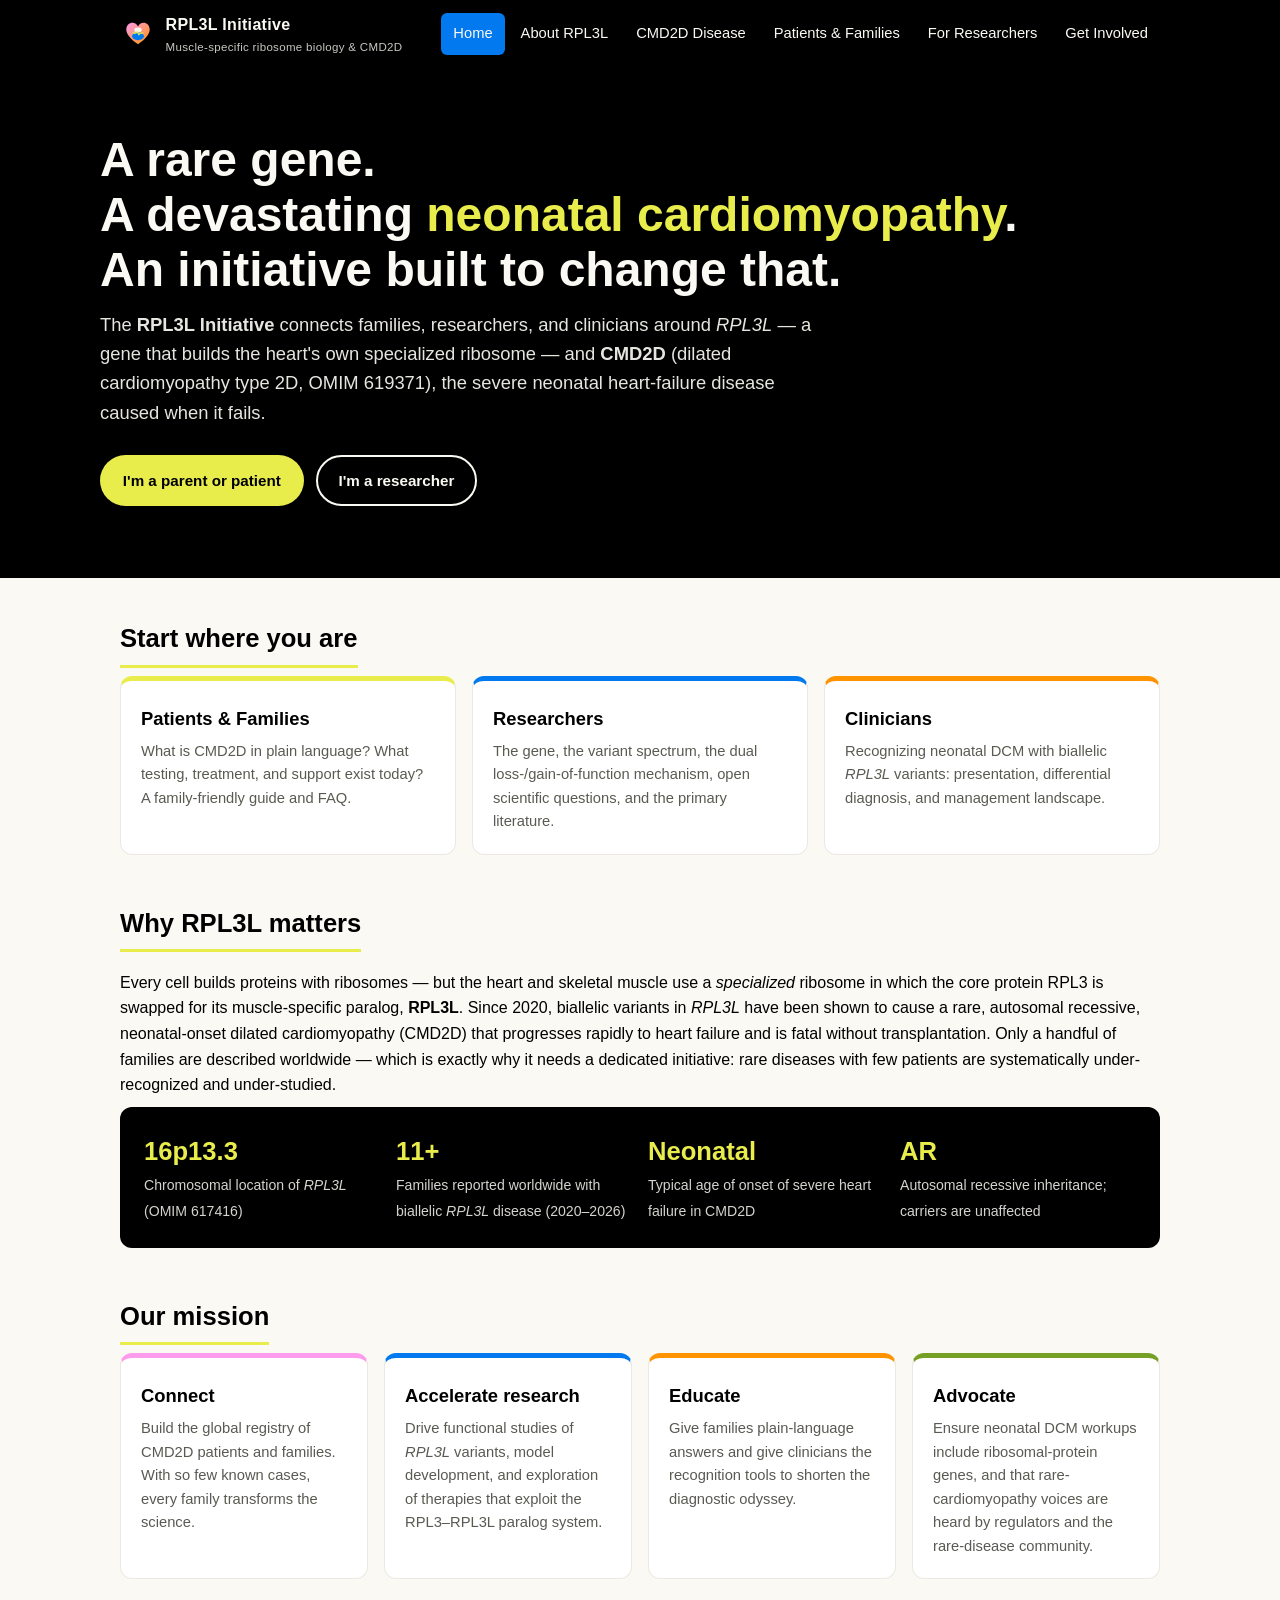
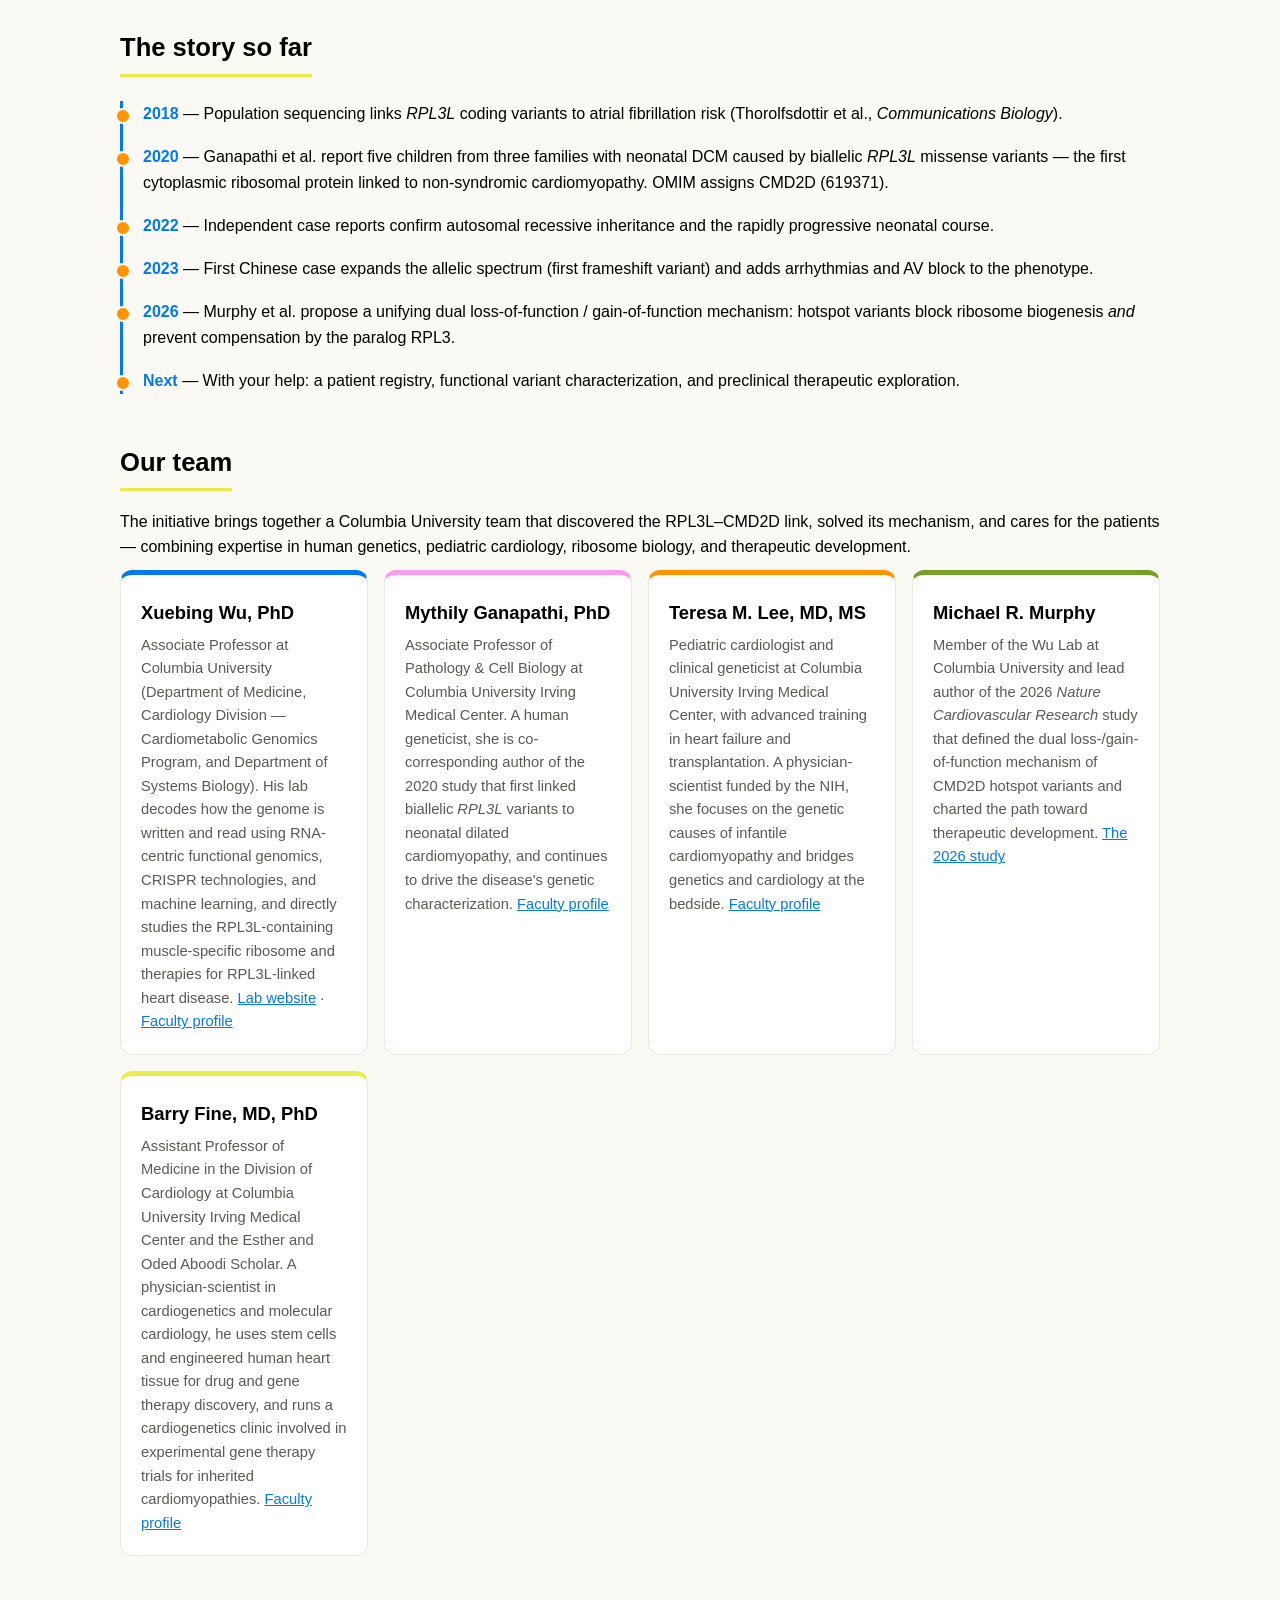
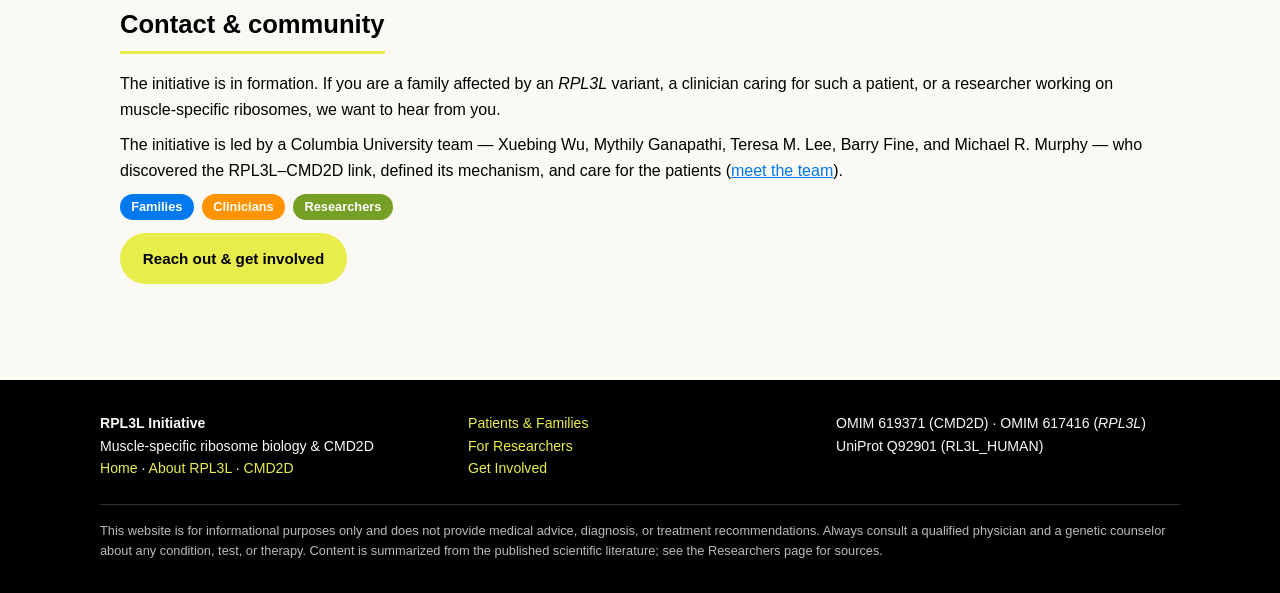
==== index.html @ f1b1e508 "Add files via upload" ====
<!DOCTYPE html>
<html lang="en">
<head>
<meta charset="utf-8">
<meta name="viewport" content="width=device-width, initial-scale=1">
<title>RPL3L Initiative — Muscle-specific ribosomes, neonatal heart failure, and CMD2D</title>
<meta name="description" content="The RPL3L Initiative supports research, families, and awareness for RPL3L-related dilated cardiomyopathy (CMD2D, OMIM 619371).">
<link rel="stylesheet" href="assets/styles.css">
<link rel="icon" type="image/svg+xml" href="assets/logo.svg">
</head>
<body>

<header class="site">
  <div class="navwrap">
    <a class="brand" href="index.html">
      <svg class="mark" viewBox="0 0 40 40" aria-hidden="true" focusable="false">
        <defs>
          <linearGradient id="heartGrad" x1="0" y1="0" x2="1" y2="1">
            <stop offset="0" stop-color="#FD9BED"/>
            <stop offset="1" stop-color="#FF9400"/>
          </linearGradient>
        </defs>
        <circle cx="20" cy="20" r="20" fill="#000000"/>
        <path d="M20 31.5 C 11.5 25.5, 7 20, 7 15 C 7 10.5, 10.3 7.5, 13.8 7.5 C 16.6 7.5, 18.9 9.2, 20 11.8 C 21.1 9.2, 23.4 7.5, 26.2 7.5 C 29.7 7.5, 33 10.5, 33 15 C 33 20, 28.5 25.5, 20 31.5 Z" fill="url(#heartGrad)"/>
        <ellipse cx="20" cy="22.5" rx="6.6" ry="4.4" fill="#0279EE"/>
        <ellipse cx="20" cy="15.6" rx="4.1" ry="2.7" fill="#FAF9F3"/>
        <path d="M14.5 19 L17.5 19 L19 17.2 L21 20.8 L22.5 19 L25.5 19" fill="none" stroke="#E9ED4C" stroke-width="1.4" stroke-linecap="round" stroke-linejoin="round"/>
      </svg>
      <span class="name">RPL3L Initiative<small>Muscle-specific ribosome biology &amp; CMD2D</small></span>
    </a>
    <nav class="main" aria-label="Main navigation">
      <ul>
        <li><a href="index.html" class="active">Home</a></li>
        <li><a href="about.html">About RPL3L</a></li>
        <li><a href="cmd2d.html">CMD2D Disease</a></li>
        <li><a href="patients.html">Patients &amp; Families</a></li>
        <li><a href="research.html">For Researchers</a></li>
        <li><a href="support.html">Get Involved</a></li>
      </ul>
    </nav>
  </div>
</header>

<div class="hero">
  <div class="inner">
    <h1>
      <span class="line">A rare gene.</span>
      <span class="line">A devastating <span class="accent">neonatal cardiomyopathy</span>.</span>
      <span class="line">An initiative built to change that.</span>
    </h1>
    <p class="lede">
      The <strong>RPL3L Initiative</strong> connects families, researchers, and clinicians
      around <em>RPL3L</em> — a gene that builds the heart's own specialized ribosome — and
      <strong>CMD2D</strong> (dilated cardiomyopathy type 2D, OMIM&nbsp;619371), the severe neonatal
      heart-failure disease caused when it fails.
    </p>
    <div class="btnrow">
      <a class="btn primary" href="patients.html">I'm a parent or patient</a>
      <a class="btn ghost" href="research.html">I'm a researcher</a>
    </div>
  </div>
</div>

<main>

  <section>
    <h2>Start where you are</h2>
    <div class="cards">
      <a class="card c-yellow" href="patients.html">
        <h3>Patients &amp; Families</h3>
        <p>What is CMD2D in plain language? What testing, treatment, and support exist today? A family-friendly guide and FAQ.</p>
      </a>
      <a class="card c-blue" href="research.html">
        <h3>Researchers</h3>
        <p>The gene, the variant spectrum, the dual loss-/gain-of-function mechanism, open scientific questions, and the primary literature.</p>
      </a>
      <a class="card c-orange" href="cmd2d.html">
        <h3>Clinicians</h3>
        <p>Recognizing neonatal DCM with biallelic <em>RPL3L</em> variants: presentation, differential diagnosis, and management landscape.</p>
      </a>
    </div>
  </section>

  <section>
    <h2>Why RPL3L matters</h2>
    <p>
      Every cell builds proteins with ribosomes — but the heart and skeletal muscle use a <em>specialized</em>
      ribosome in which the core protein RPL3 is swapped for its muscle-specific paralog, <strong>RPL3L</strong>.
      Since 2020, biallelic variants in <em>RPL3L</em> have been shown to cause a rare, autosomal recessive,
      neonatal-onset dilated cardiomyopathy (CMD2D) that progresses rapidly to heart failure and is fatal without
      transplantation. Only a handful of families are described worldwide — which is exactly why it needs a dedicated initiative:
      rare diseases with few patients are systematically under-recognized and under-studied.
    </p>
    <div class="facts">
      <div class="fact"><b>16p13.3</b><span>Chromosomal location of <em>RPL3L</em> (OMIM 617416)</span></div>
      <div class="fact"><b>11+</b><span>Families reported worldwide with biallelic <em>RPL3L</em> disease (2020–2026)</span></div>
      <div class="fact"><b>Neonatal</b><span>Typical age of onset of severe heart failure in CMD2D</span></div>
      <div class="fact"><b>AR</b><span>Autosomal recessive inheritance; carriers are unaffected</span></div>
    </div>
  </section>

  <section>
    <h2>Our mission</h2>
    <div class="cards">
      <div class="card c-pink">
        <h3>Connect</h3>
        <p>Build the global registry of CMD2D patients and families. With so few known cases, every family transforms the science.</p>
      </div>
      <div class="card c-blue">
        <h3>Accelerate research</h3>
        <p>Drive functional studies of <em>RPL3L</em> variants, model development, and exploration of therapies that exploit the RPL3–RPL3L paralog system.</p>
      </div>
      <div class="card c-orange">
        <h3>Educate</h3>
        <p>Give families plain-language answers and give clinicians the recognition tools to shorten the diagnostic odyssey.</p>
      </div>
      <div class="card c-green">
        <h3>Advocate</h3>
        <p>Ensure neonatal DCM workups include ribosomal-protein genes, and that rare-cardiomyopathy voices are heard by regulators and the rare-disease community.</p>
      </div>
    </div>
  </section>

  <section>
    <h2>The story so far</h2>
    <ul class="timeline">
      <li><b class="year">2018</b> — Population sequencing links <em>RPL3L</em> coding variants to atrial fibrillation risk (Thorolfsdottir et&nbsp;al., <em>Communications Biology</em>).</li>
      <li><b class="year">2020</b> — Ganapathi et&nbsp;al. report five children from three families with neonatal DCM caused by biallelic <em>RPL3L</em> missense variants — the first cytoplasmic ribosomal protein linked to non-syndromic cardiomyopathy. OMIM assigns CMD2D (619371).</li>
      <li><b class="year">2022</b> — Independent case reports confirm autosomal recessive inheritance and the rapidly progressive neonatal course.</li>
      <li><b class="year">2023</b> — First Chinese case expands the allelic spectrum (first frameshift variant) and adds arrhythmias and AV block to the phenotype.</li>
      <li><b class="year">2026</b> — Murphy et&nbsp;al. propose a unifying dual loss-of-function / gain-of-function mechanism: hotspot variants block ribosome biogenesis <em>and</em> prevent compensation by the paralog RPL3.</li>
      <li><b class="year">Next</b> — With your help: a patient registry, functional variant characterization, and preclinical therapeutic exploration.</li>
    </ul>
  </section>

  <section id="team">
    <h2>Our team</h2>
    <p>
      The initiative brings together a Columbia University team that discovered the RPL3L–CMD2D link,
      solved its mechanism, and cares for the patients — combining expertise in human genetics,
      pediatric cardiology, ribosome biology, and therapeutic development.
    </p>
    <div class="cards">
      <div class="card c-blue">
        <h3>Xuebing Wu, PhD</h3>
        <p>
          Associate Professor at Columbia University (Department of Medicine, Cardiology Division —
          Cardiometabolic Genomics Program, and Department of Systems Biology). His lab decodes how the
          genome is written and read using RNA-centric functional genomics, CRISPR technologies, and
          machine learning, and directly studies the RPL3L-containing muscle-specific ribosome and
          therapies for RPL3L-linked heart disease.
          <a href="https://xwulab.org" target="_blank" rel="noopener">Lab website</a> ·
          <a href="https://www.vagelos.columbia.edu/profile/xuebing-wu-phd" target="_blank" rel="noopener">Faculty profile</a>
        </p>
      </div>
      <div class="card c-pink">
        <h3>Mythily Ganapathi, PhD</h3>
        <p>
          Associate Professor of Pathology &amp; Cell Biology at Columbia University Irving Medical Center.
          A human geneticist, she is co-corresponding author of the 2020 study that first linked biallelic
          <em>RPL3L</em> variants to neonatal dilated cardiomyopathy, and continues to drive the disease's
          genetic characterization.
          <a href="https://www.pathology.columbia.edu/profile/mythily-ganapathi-phd" target="_blank" rel="noopener">Faculty profile</a>
        </p>
      </div>
      <div class="card c-orange">
        <h3>Teresa M. Lee, MD, MS</h3>
        <p>
          Pediatric cardiologist and clinical geneticist at Columbia University Irving Medical Center,
          with advanced training in heart failure and transplantation. A physician-scientist funded by the
          NIH, she focuses on the genetic causes of infantile cardiomyopathy and bridges genetics and
          cardiology at the bedside.
          <a href="https://ccrcresearch.org/team/teresa-m-lee-md/" target="_blank" rel="noopener">Faculty profile</a>
        </p>
      </div>
      <div class="card c-green">
        <h3>Michael R. Murphy</h3>
        <p>
          Member of the Wu Lab at Columbia University and lead author of the 2026
          <em>Nature Cardiovascular Research</em> study that defined the dual loss-/gain-of-function
          mechanism of CMD2D hotspot variants and charted the path toward therapeutic development.
          <a href="https://doi.org/10.1038/s44161-025-00761-8" target="_blank" rel="noopener">The 2026 study</a>
        </p>
      </div>
      <div class="card c-yellow">
        <h3>Barry Fine, MD, PhD</h3>
        <p>
          Assistant Professor of Medicine in the Division of Cardiology at Columbia University Irving
          Medical Center and the Esther and Oded Aboodi Scholar. A physician-scientist in cardiogenetics
          and molecular cardiology, he uses stem cells and engineered human heart tissue for drug and gene
          therapy discovery, and runs a cardiogenetics clinic involved in experimental gene therapy trials
          for inherited cardiomyopathies.
          <a href="https://www.columbiacardiology.org/profile/barry-m-fine-md" target="_blank" rel="noopener">Faculty profile</a>
        </p>
      </div>
    </div>
  </section>

  <section>
    <h2>Contact &amp; community</h2>
    <p>
      The initiative is in formation. If you are a family affected by an <em>RPL3L</em> variant, a clinician
      caring for such a patient, or a researcher working on muscle-specific ribosomes, we want to hear from you.
    <p>
      The initiative is led by a Columbia University team — Xuebing Wu, Mythily Ganapathi, Teresa M. Lee,
      Barry Fine, and Michael R. Murphy — who discovered the RPL3L–CMD2D link, defined its mechanism, and care for
      the patients (<a href="#team">meet the team</a>).
    </p>
    </p>
    <p><span class="pill b">Families</span> <span class="pill o">Clinicians</span> <span class="pill g">Researchers</span></p>
    <p><a class="btn primary" href="support.html">Reach out &amp; get involved</a></p>
  </section>

</main>

<footer class="site">
  <div class="inner">
    <div>
      <strong>RPL3L Initiative</strong><br>
      Muscle-specific ribosome biology &amp; CMD2D<br>
      <a href="index.html">Home</a> · <a href="about.html">About RPL3L</a> · <a href="cmd2d.html">CMD2D</a>
    </div>
    <div>
      <a href="patients.html">Patients &amp; Families</a><br>
      <a href="research.html">For Researchers</a><br>
      <a href="support.html">Get Involved</a>
    </div>
    <div>
      OMIM 619371 (CMD2D) · OMIM 617416 (<em>RPL3L</em>)<br>
      UniProt Q92901 (RL3L_HUMAN)
    </div>
  </div>
  <div class="disclaimer">
    This website is for informational purposes only and does not provide medical advice, diagnosis, or treatment
    recommendations. Always consult a qualified physician and a genetic counselor about any condition, test, or
    therapy. Content is summarized from the published scientific literature; see the Researchers page for sources.
  </div>
</footer>

</body>
</html>
---- assets/styles.css ----
/* RPL3L Foundation — shared styles */
:root {
  --ink: #000000;
  --paper: #FAF9F3;
  --paper-alt: #ECE9E2;
  --yellow: #E9ED4C;
  --orange: #FF9400;
  --green: #75A025;
  --pink: #FD9BED;
  --blue: #0279EE;
  --muted: #5a5a52;
  --maxw: 1080px;
}

* { box-sizing: border-box; }

html { scroll-behavior: smooth; }

body {
  margin: 0;
  font-family: "Liberation Sans", Arimo, Arial, Helvetica, sans-serif;
  background: var(--paper);
  color: var(--ink);
  line-height: 1.6;
}

/* ---------- Header / nav ---------- */
header.site {
  background: var(--ink);
  color: var(--paper);
  position: sticky;
  top: 0;
  z-index: 50;
}
.navwrap {
  max-width: var(--maxw);
  margin: 0 auto;
  padding: 0 1.25rem;
  display: flex;
  align-items: center;
  justify-content: space-between;
  flex-wrap: wrap;
}
.brand {
  display: flex;
  align-items: center;
  gap: 0.6rem;
  padding: 0.75rem 0;
  text-decoration: none;
  color: var(--paper);
}
.brand .mark {
  width: 36px; height: 36px;
  flex: none;
}
.brand .name { font-weight: 700; letter-spacing: 0.02em; }
.brand .name small { display: block; font-weight: 400; font-size: 0.72rem; opacity: 0.8; }
nav.main ul {
  list-style: none;
  display: flex;
  gap: 0.25rem;
  margin: 0; padding: 0;
  flex-wrap: wrap;
}
nav.main a {
  display: block;
  padding: 0.6rem 0.75rem;
  color: var(--paper);
  text-decoration: none;
  font-size: 0.92rem;
  border-radius: 6px;
}
nav.main a:hover { background: rgba(255,255,255,0.14); }
nav.main a.active { background: var(--blue); }

/* ---------- Hero ---------- */
.hero {
  background: var(--ink);
  color: var(--paper);
  padding: 4rem 1.25rem 4.5rem;
}
.hero .inner { max-width: var(--maxw); margin: 0 auto; }
.hero h1 { font-size: clamp(1.9rem, 4.5vw, 3rem); margin: 0 0 0.75rem; line-height: 1.15; }
.hero h1 .line { display: block; }
.hero h1 .accent { color: var(--yellow); }
.hero p.lede { font-size: 1.15rem; max-width: 46rem; opacity: 0.92; margin: 0 0 1.75rem; }
.btnrow { display: flex; gap: 0.75rem; flex-wrap: wrap; }
.btn {
  display: inline-block;
  padding: 0.7rem 1.3rem;
  border-radius: 999px;
  text-decoration: none;
  font-weight: 700;
  font-size: 0.95rem;
  border: 2px solid transparent;
}
.btn.primary { background: var(--yellow); color: var(--ink); }
.btn.primary:hover { background: var(--orange); }
.btn.ghost { border-color: var(--paper); color: var(--paper); }
.btn.ghost:hover { background: rgba(255,255,255,0.15); }

/* ---------- Layout ---------- */
main { max-width: var(--maxw); margin: 0 auto; padding: 2.5rem 1.25rem 3rem; }
section { margin-bottom: 3rem; }
h2 {
  font-size: 1.6rem;
  margin: 0 0 0.5rem;
  padding-bottom: 0.35rem;
  border-bottom: 3px solid var(--yellow);
  display: inline-block;
}
h3 { font-size: 1.15rem; margin: 1.5rem 0 0.4rem; }
p { margin: 0.6rem 0; }
a { color: var(--blue); }
code { background: var(--paper-alt); padding: 0.1em 0.35em; border-radius: 4px; font-size: 0.9em; }

/* ---------- Cards ---------- */
.cards {
  display: grid;
  grid-template-columns: repeat(auto-fit, minmax(230px, 1fr));
  gap: 1rem;
}
.card {
  background: #fff;
  border: 1px solid var(--paper-alt);
  border-radius: 12px;
  padding: 1.25rem;
  text-decoration: none;
  color: var(--ink);
  display: block;
  border-top: 5px solid var(--blue);
  transition: transform 0.12s ease, box-shadow 0.12s ease;
}
.card:hover { transform: translateY(-3px); box-shadow: 0 6px 18px rgba(0,0,0,0.08); }
.card h3 { margin: 0.2rem 0 0.4rem; }
.card p { font-size: 0.92rem; color: var(--muted); margin: 0; }
.card.c-yellow { border-top-color: var(--yellow); }
.card.c-orange { border-top-color: var(--orange); }
.card.c-green  { border-top-color: var(--green); }
.card.c-pink   { border-top-color: var(--pink); }
.card.c-blue   { border-top-color: var(--blue); }

/* ---------- Fact strip ---------- */
.facts {
  display: grid;
  grid-template-columns: repeat(auto-fit, minmax(180px, 1fr));
  gap: 1rem;
  background: var(--ink);
  color: var(--paper);
  border-radius: 12px;
  padding: 1.5rem;
}
.facts .fact b { display: block; font-size: 1.6rem; color: var(--yellow); }
.facts .fact span { font-size: 0.88rem; opacity: 0.85; }

/* ---------- Tables ---------- */
table.data {
  width: 100%;
  border-collapse: collapse;
  font-size: 0.9rem;
  background: #fff;
  border: 1px solid var(--paper-alt);
}
table.data th, table.data td {
  padding: 0.55rem 0.7rem;
  border-bottom: 1px solid var(--paper-alt);
  text-align: left;
  vertical-align: top;
}
table.data th { background: var(--paper-alt); font-weight: 700; }
table.data tr:last-child td { border-bottom: none; }
.table-scroll { overflow-x: auto; }

/* ---------- Callouts ---------- */
.callout {
  border-left: 5px solid var(--orange);
  background: #fff;
  padding: 1rem 1.25rem;
  border-radius: 0 10px 10px 0;
  margin: 1.25rem 0;
}
.callout.blue { border-left-color: var(--blue); }
.callout.green { border-left-color: var(--green); }
.callout h3 { margin: 0 0 0.3rem; }

/* ---------- Timeline ---------- */
.timeline { list-style: none; margin: 1rem 0; padding: 0 0 0 1.25rem; border-left: 3px solid var(--blue); }
.timeline li { margin: 0 0 1.1rem; position: relative; }
.timeline li::before {
  content: "";
  position: absolute;
  left: -1.72rem;
  top: 0.45rem;
  width: 0.75rem; height: 0.75rem;
  border-radius: 50%;
  background: var(--orange);
  border: 2px solid var(--paper);
}
.timeline b.year { color: var(--blue); }

/* ---------- FAQ ---------- */
details {
  background: #fff;
  border: 1px solid var(--paper-alt);
  border-radius: 8px;
  padding: 0.75rem 1rem;
  margin: 0.6rem 0;
}
details summary { font-weight: 700; cursor: pointer; }
details[open] summary { color: var(--blue); }

/* ---------- Footer ---------- */
footer.site {
  background: var(--ink);
  color: var(--paper);
  padding: 2rem 1.25rem;
  font-size: 0.88rem;
}
footer.site .inner {
  max-width: var(--maxw);
  margin: 0 auto;
  display: grid;
  grid-template-columns: repeat(auto-fit, minmax(220px, 1fr));
  gap: 1.5rem;
}
footer.site a { color: var(--yellow); text-decoration: none; }
footer.site a:hover { text-decoration: underline; }
.disclaimer {
  max-width: var(--maxw);
  margin: 1.5rem auto 0;
  padding-top: 1rem;
  border-top: 1px solid rgba(255,255,255,0.25);
  opacity: 0.75;
  font-size: 0.8rem;
}

/* ---------- Misc ---------- */
.pill {
  display: inline-block;
  background: var(--paper-alt);
  border-radius: 999px;
  padding: 0.15rem 0.7rem;
  font-size: 0.8rem;
  font-weight: 700;
  margin: 0 0.25rem 0.25rem 0;
}
.pill.b { background: var(--blue); color: #fff; }
.pill.o { background: var(--orange); color: #fff; }
.pill.g { background: var(--green); color: #fff; }
.pill.p { background: var(--pink); }
.pill.y { background: var(--yellow); }
figure.heroimg { margin: 0; }
figure.heroimg img { width: 100%; border-radius: 12px; display: block; }
figure.heroimg figcaption { font-size: 0.82rem; color: var(--muted); margin-top: 0.4rem; }
.reflist { font-size: 0.88rem; }
.reflist li { margin-bottom: 0.5rem; }
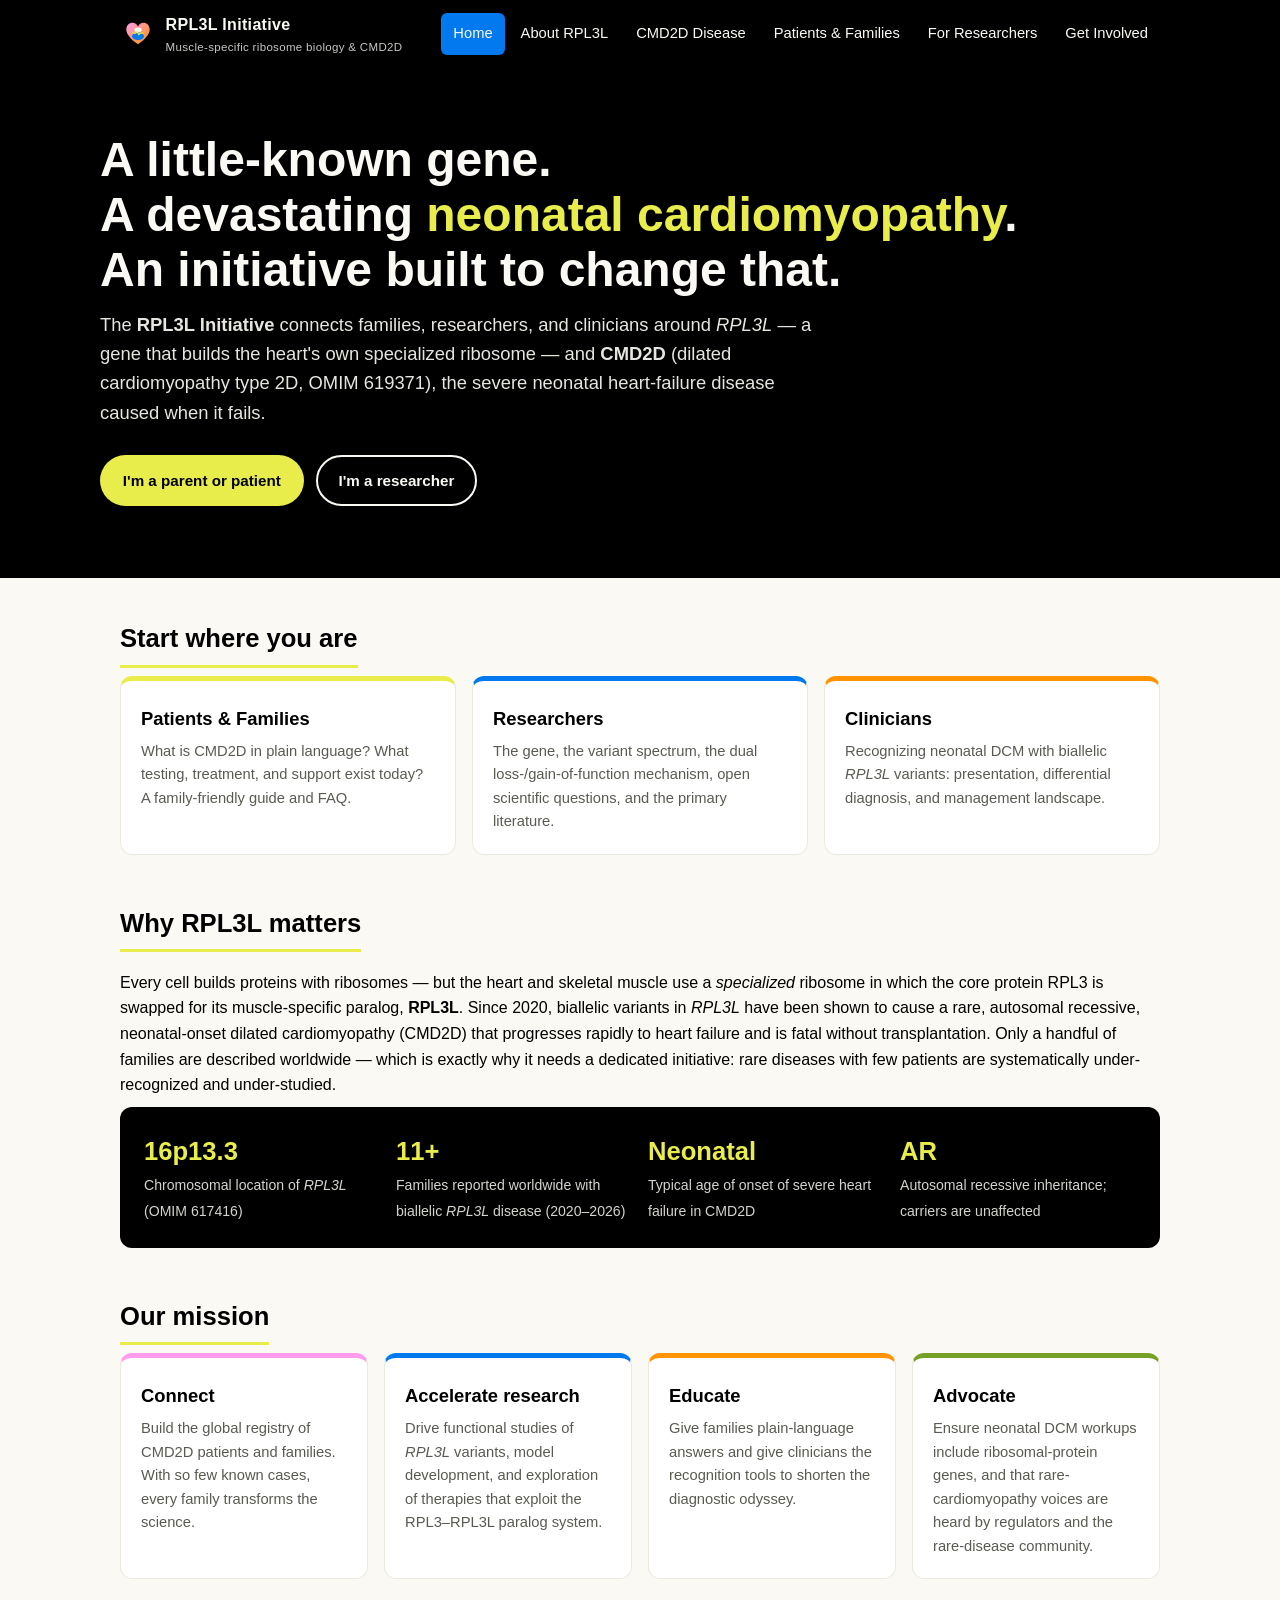
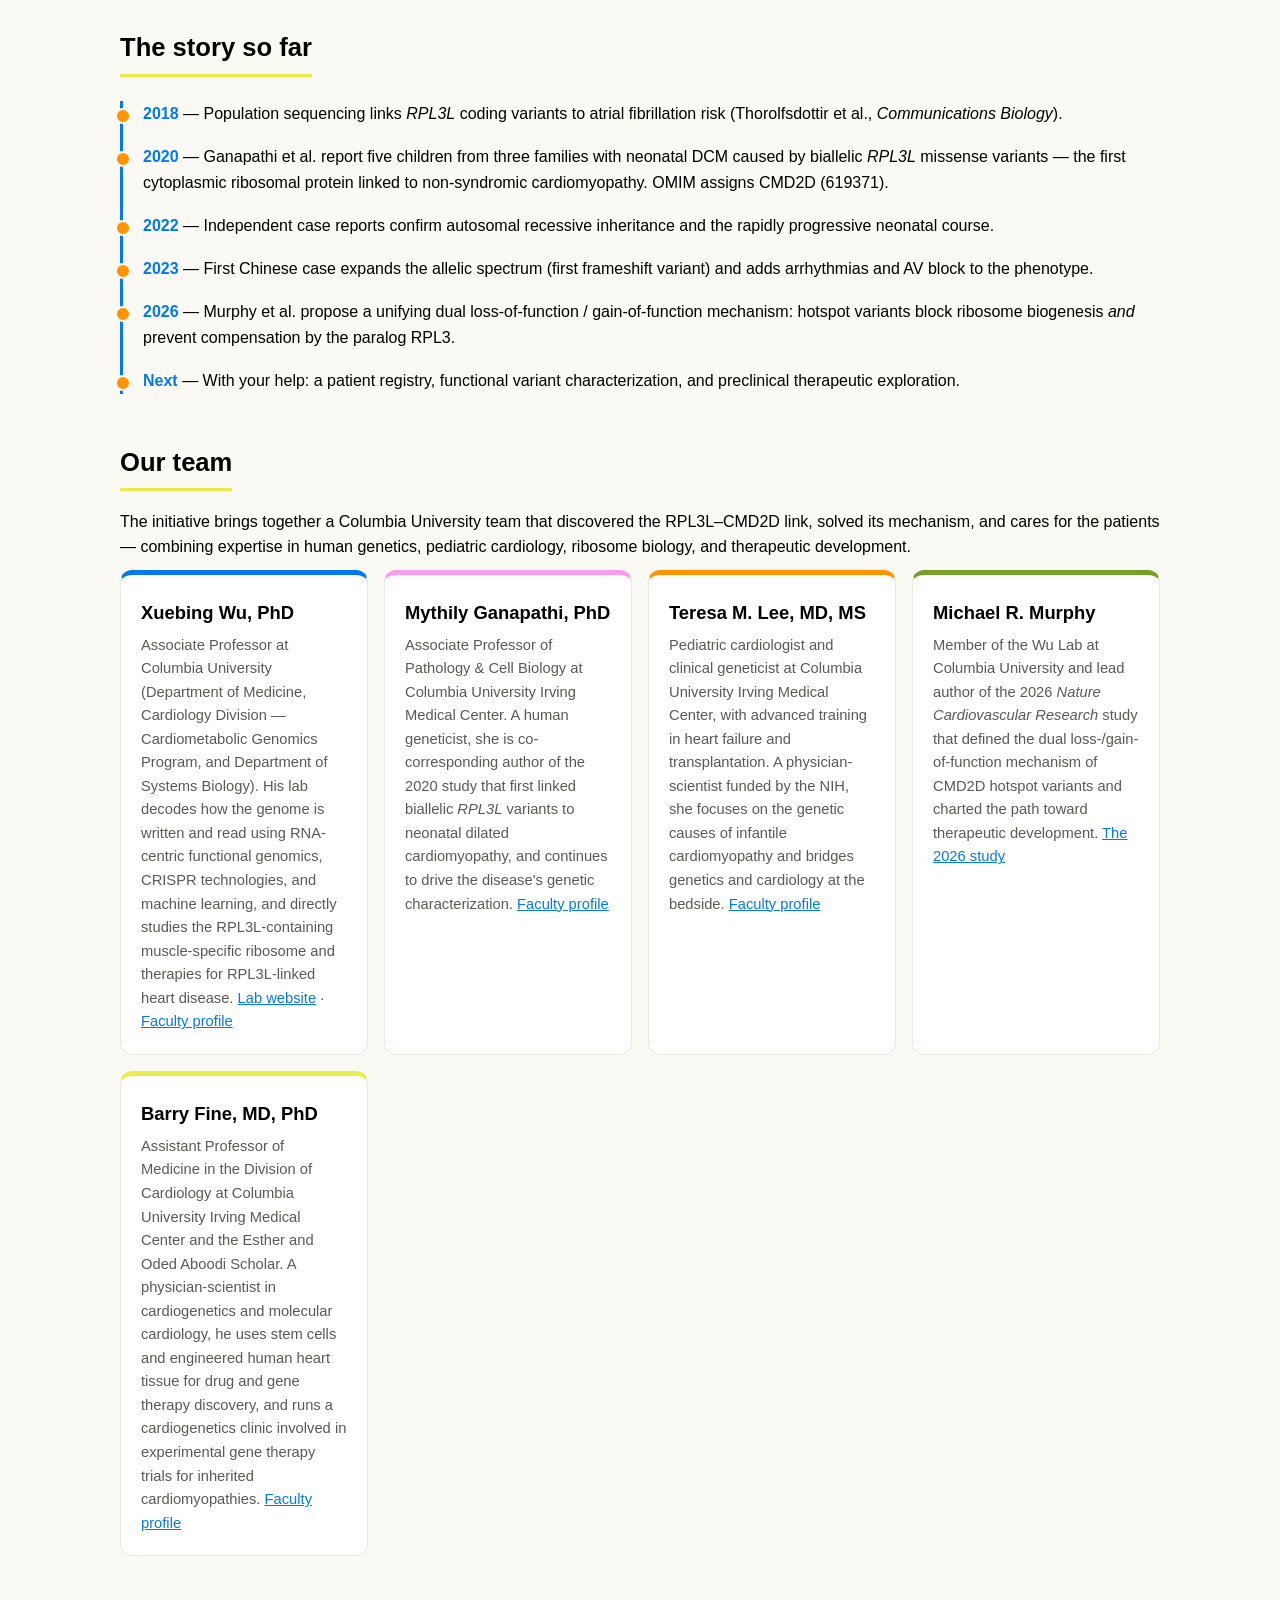
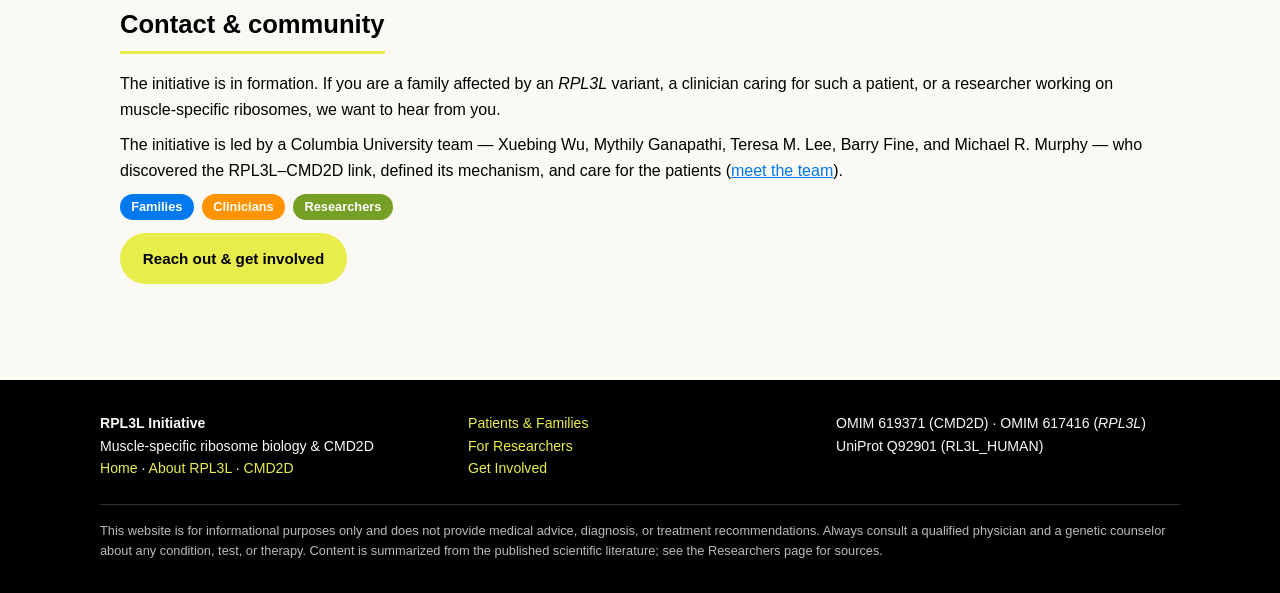
==== commit 49cb00b2: "Update gene description in index.html" ====
--- a/index.html
+++ b/index.html
@@ -44,7 +44,7 @@
 <div class="hero">
   <div class="inner">
     <h1>
-      <span class="line">A rare gene.</span>
+      <span class="line">A little-known gene.</span>
       <span class="line">A devastating <span class="accent">neonatal cardiomyopathy</span>.</span>
       <span class="line">An initiative built to change that.</span>
     </h1>
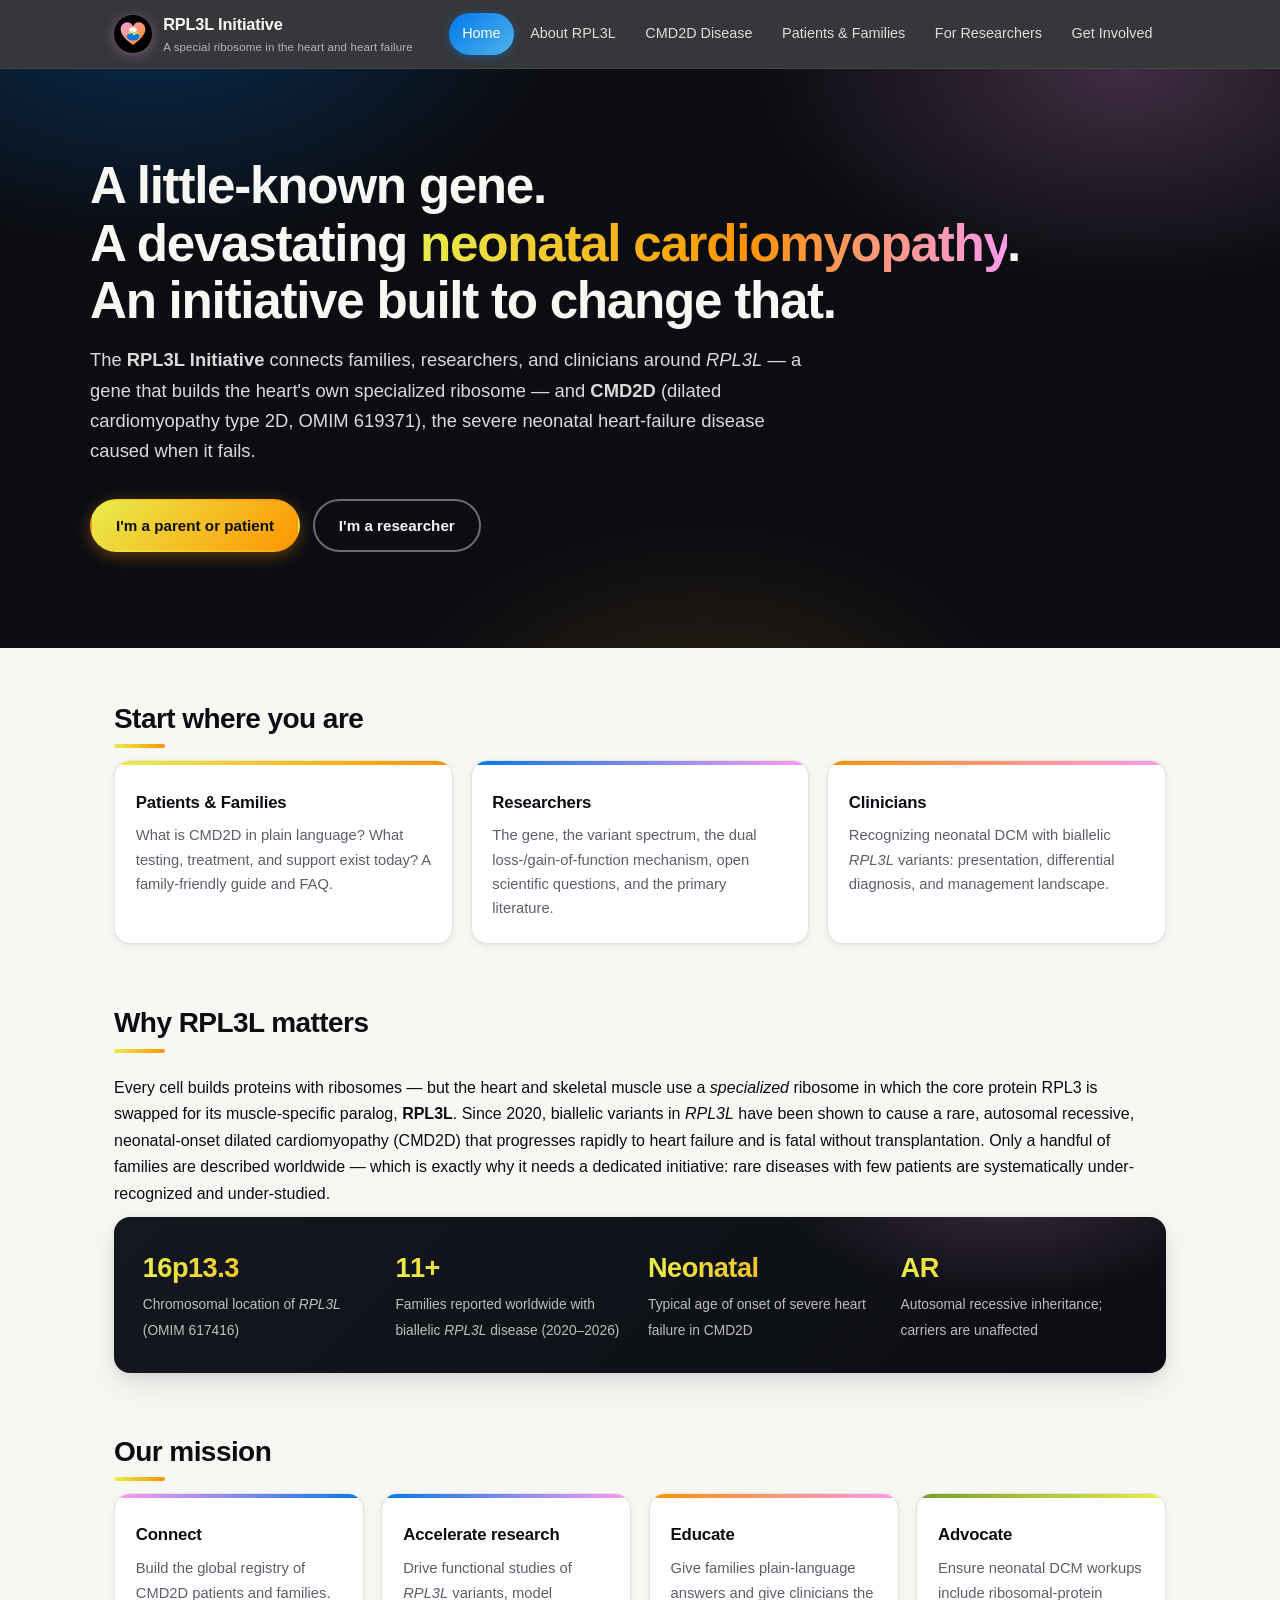
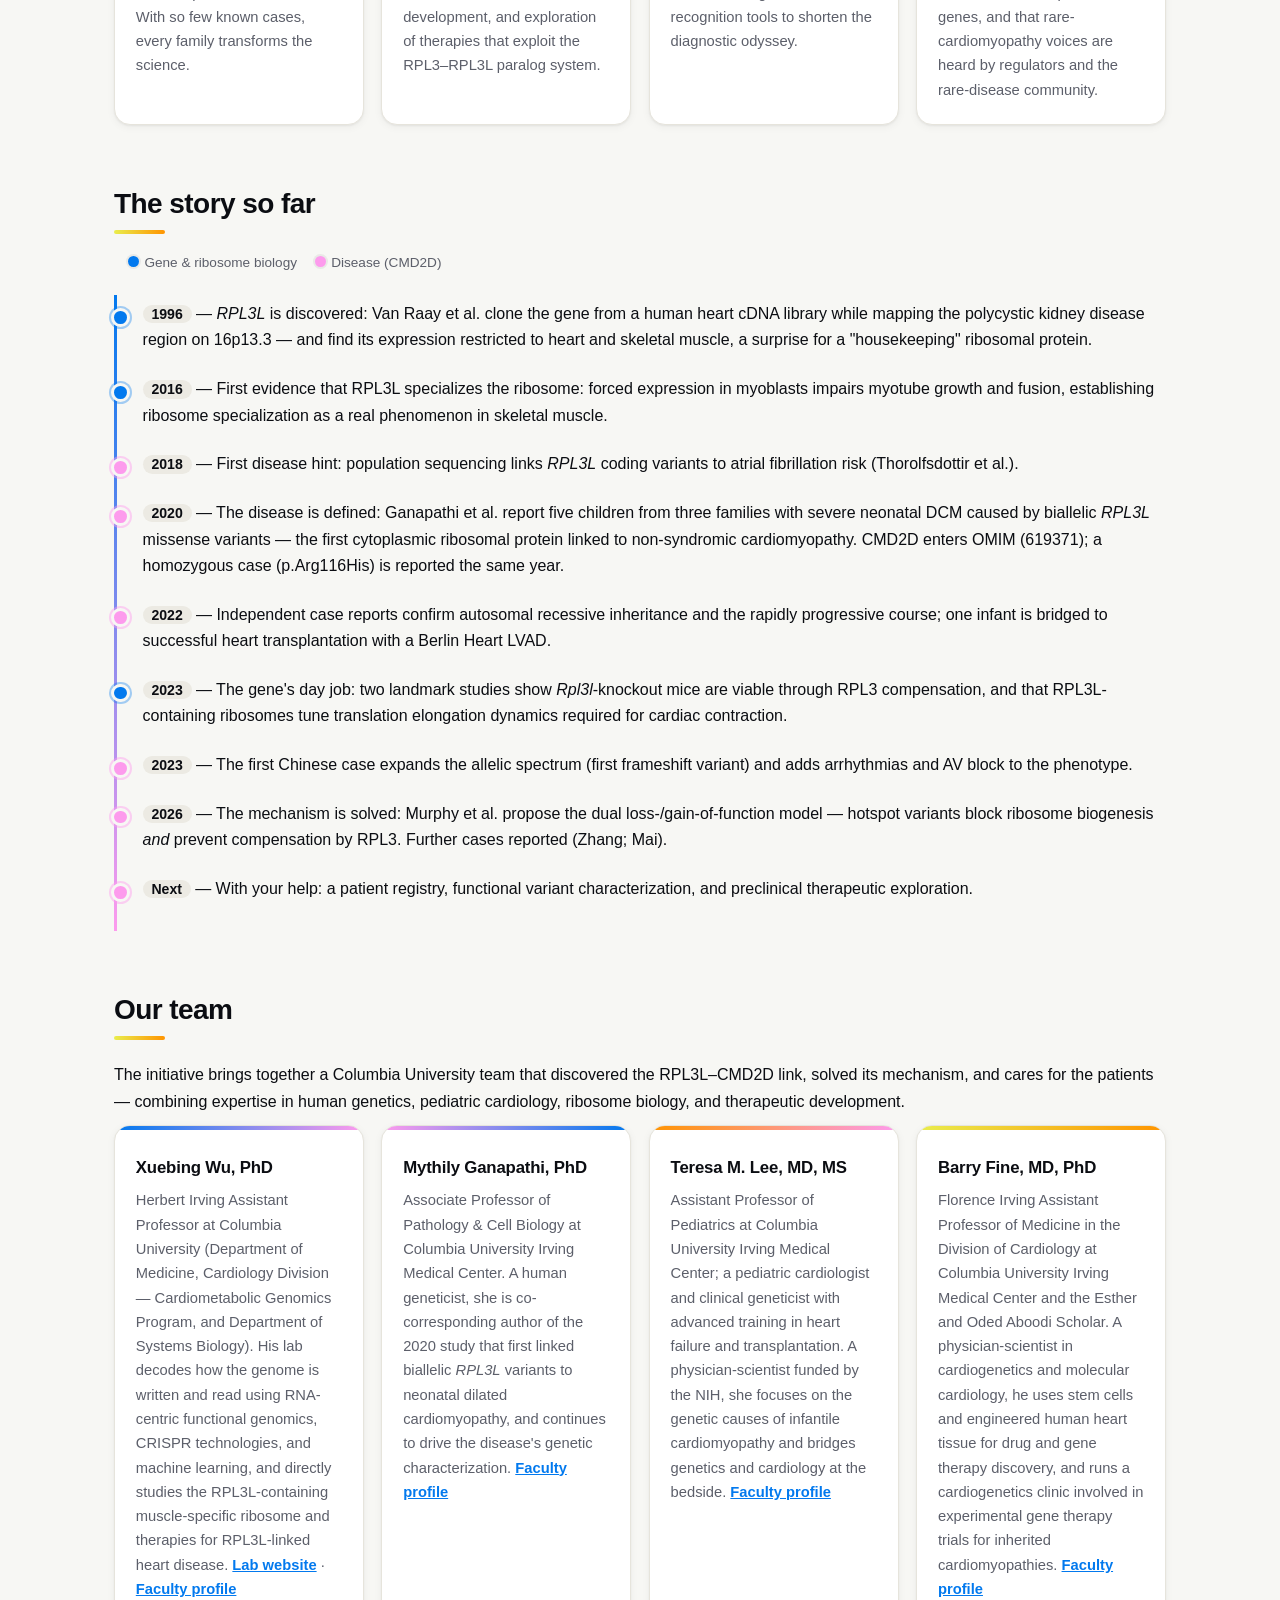
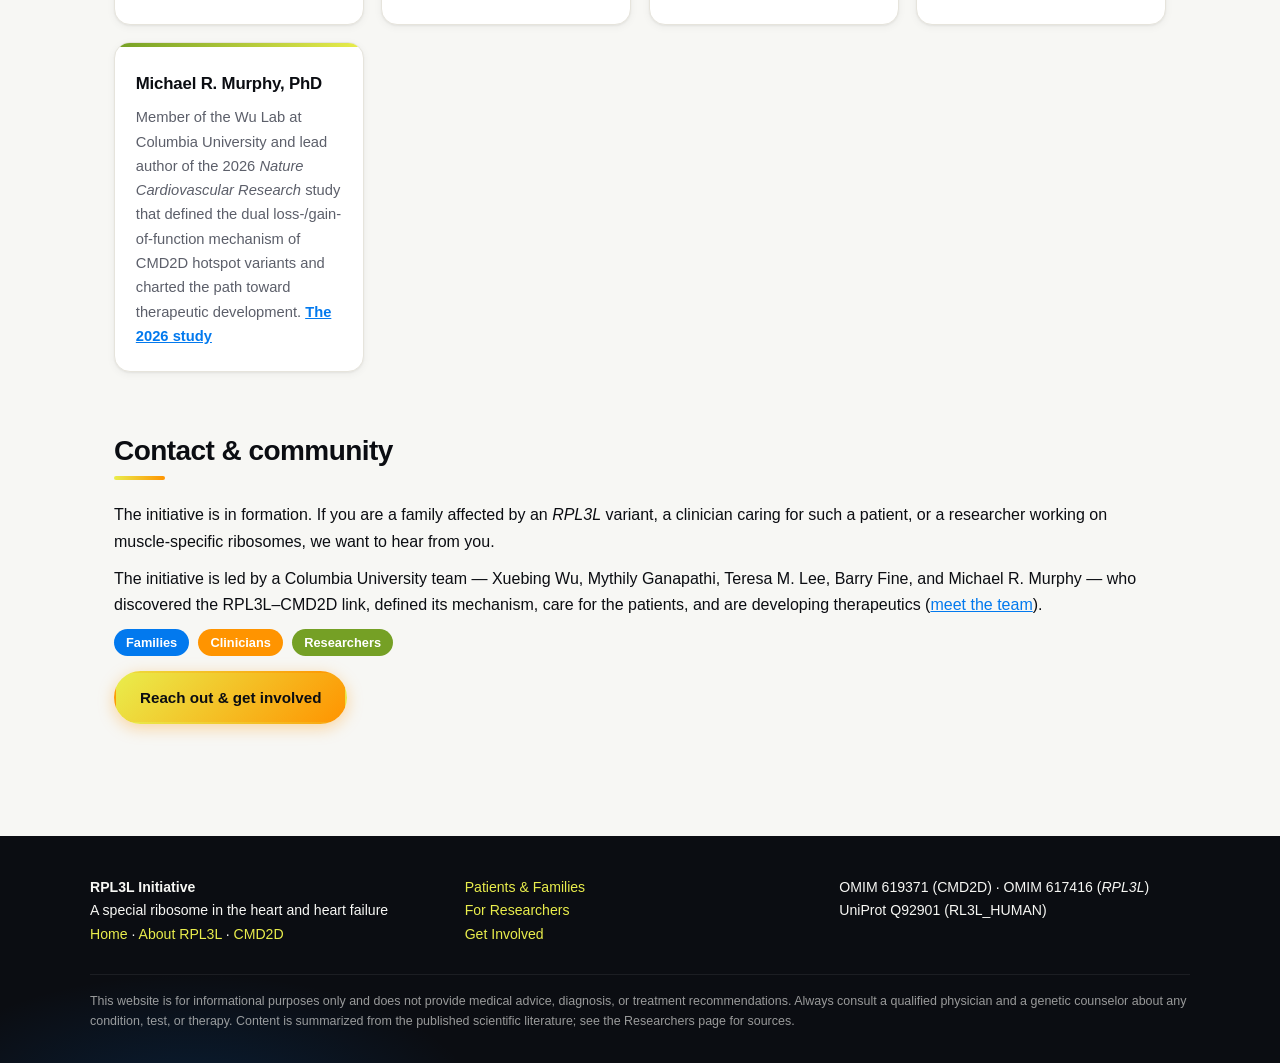
==== commit 094f1fe9: "Add files via upload" ====
--- a/index.html
+++ b/index.html
@@ -26,7 +26,7 @@
         <ellipse cx="20" cy="15.6" rx="4.1" ry="2.7" fill="#FAF9F3"/>
         <path d="M14.5 19 L17.5 19 L19 17.2 L21 20.8 L22.5 19 L25.5 19" fill="none" stroke="#E9ED4C" stroke-width="1.4" stroke-linecap="round" stroke-linejoin="round"/>
       </svg>
-      <span class="name">RPL3L Initiative<small>Muscle-specific ribosome biology &amp; CMD2D</small></span>
+      <span class="name">RPL3L Initiative<small>A special ribosome in the heart and heart failure</small></span>
     </a>
     <nav class="main" aria-label="Main navigation">
       <ul>
@@ -123,13 +123,20 @@
 
   <section>
     <h2>The story so far</h2>
+    <p class="timeline-legend">
+      <span class="dot gene"></span>Gene &amp; ribosome biology
+      <span class="dot dis"></span>Disease (CMD2D)
+    </p>
     <ul class="timeline">
-      <li><b class="year">2018</b> — Population sequencing links <em>RPL3L</em> coding variants to atrial fibrillation risk (Thorolfsdottir et&nbsp;al., <em>Communications Biology</em>).</li>
-      <li><b class="year">2020</b> — Ganapathi et&nbsp;al. report five children from three families with neonatal DCM caused by biallelic <em>RPL3L</em> missense variants — the first cytoplasmic ribosomal protein linked to non-syndromic cardiomyopathy. OMIM assigns CMD2D (619371).</li>
-      <li><b class="year">2022</b> — Independent case reports confirm autosomal recessive inheritance and the rapidly progressive neonatal course.</li>
-      <li><b class="year">2023</b> — First Chinese case expands the allelic spectrum (first frameshift variant) and adds arrhythmias and AV block to the phenotype.</li>
-      <li><b class="year">2026</b> — Murphy et&nbsp;al. propose a unifying dual loss-of-function / gain-of-function mechanism: hotspot variants block ribosome biogenesis <em>and</em> prevent compensation by the paralog RPL3.</li>
-      <li><b class="year">Next</b> — With your help: a patient registry, functional variant characterization, and preclinical therapeutic exploration.</li>
+      <li><b class="year">1996</b> — <em>RPL3L</em> is discovered: Van Raay et&nbsp;al. clone the gene from a human heart cDNA library while mapping the polycystic kidney disease region on 16p13.3 — and find its expression restricted to heart and skeletal muscle, a surprise for a "housekeeping" ribosomal protein.</li>
+      <li><b class="year">2016</b> — First evidence that RPL3L specializes the ribosome: forced expression in myoblasts impairs myotube growth and fusion, establishing ribosome specialization as a real phenomenon in skeletal muscle.</li>
+      <li class="disease"><b class="year">2018</b> — First disease hint: population sequencing links <em>RPL3L</em> coding variants to atrial fibrillation risk (Thorolfsdottir et&nbsp;al.).</li>
+      <li class="disease"><b class="year">2020</b> — The disease is defined: Ganapathi et&nbsp;al. report five children from three families with severe neonatal DCM caused by biallelic <em>RPL3L</em> missense variants — the first cytoplasmic ribosomal protein linked to non-syndromic cardiomyopathy. CMD2D enters OMIM (619371); a homozygous case (p.Arg116His) is reported the same year.</li>
+      <li class="disease"><b class="year">2022</b> — Independent case reports confirm autosomal recessive inheritance and the rapidly progressive course; one infant is bridged to successful heart transplantation with a Berlin Heart LVAD.</li>
+      <li><b class="year">2023</b> — The gene's day job: two landmark studies show <em>Rpl3l</em>-knockout mice are viable through RPL3 compensation, and that RPL3L-containing ribosomes tune translation elongation dynamics required for cardiac contraction.</li>
+      <li class="disease"><b class="year">2023</b> — The first Chinese case expands the allelic spectrum (first frameshift variant) and adds arrhythmias and AV block to the phenotype.</li>
+      <li class="disease"><b class="year">2026</b> — The mechanism is solved: Murphy et&nbsp;al. propose the dual loss-/gain-of-function model — hotspot variants block ribosome biogenesis <em>and</em> prevent compensation by RPL3. Further cases reported (Zhang; Mai).</li>
+      <li class="disease"><b class="year">Next</b> — With your help: a patient registry, functional variant characterization, and preclinical therapeutic exploration.</li>
     </ul>
   </section>
 
@@ -144,8 +151,8 @@
       <div class="card c-blue">
         <h3>Xuebing Wu, PhD</h3>
         <p>
-          Associate Professor at Columbia University (Department of Medicine, Cardiology Division —
-          Cardiometabolic Genomics Program, and Department of Systems Biology). His lab decodes how the
+          Herbert Irving Assistant Professor at Columbia University (Department of Medicine,
+          Cardiology Division — Cardiometabolic Genomics Program, and Department of Systems Biology). His lab decodes how the
           genome is written and read using RNA-centric functional genomics, CRISPR technologies, and
           machine learning, and directly studies the RPL3L-containing muscle-specific ribosome and
           therapies for RPL3L-linked heart disease.
@@ -166,15 +173,26 @@
       <div class="card c-orange">
         <h3>Teresa M. Lee, MD, MS</h3>
         <p>
-          Pediatric cardiologist and clinical geneticist at Columbia University Irving Medical Center,
-          with advanced training in heart failure and transplantation. A physician-scientist funded by the
+          Assistant Professor of Pediatrics at Columbia University Irving Medical Center; a pediatric
+          cardiologist and clinical geneticist with advanced training in heart failure and transplantation. A physician-scientist funded by the
           NIH, she focuses on the genetic causes of infantile cardiomyopathy and bridges genetics and
           cardiology at the bedside.
           <a href="https://ccrcresearch.org/team/teresa-m-lee-md/" target="_blank" rel="noopener">Faculty profile</a>
         </p>
       </div>
-      <div class="card c-green">
-        <h3>Michael R. Murphy</h3>
+
+      <div class="card c-yellow">
+        <h3>Barry Fine, MD, PhD</h3>
+        <p>
+          Florence Irving Assistant Professor of Medicine in the Division of Cardiology at Columbia
+          University Irving Medical Center and the Esther and Oded Aboodi Scholar. A physician-scientist in cardiogenetics
+          and molecular cardiology, he uses stem cells and engineered human heart tissue for drug and gene
+          therapy discovery, and runs a cardiogenetics clinic involved in experimental gene therapy trials
+          for inherited cardiomyopathies.
+          <a href="https://www.columbiacardiology.org/profile/barry-m-fine-md" target="_blank" rel="noopener">Faculty profile</a>
+        </p>
+      </div>      <div class="card c-green">
+        <h3>Michael R. Murphy, PhD</h3>
         <p>
           Member of the Wu Lab at Columbia University and lead author of the 2026
           <em>Nature Cardiovascular Research</em> study that defined the dual loss-/gain-of-function
@@ -182,17 +200,6 @@
           <a href="https://doi.org/10.1038/s44161-025-00761-8" target="_blank" rel="noopener">The 2026 study</a>
         </p>
       </div>
-      <div class="card c-yellow">
-        <h3>Barry Fine, MD, PhD</h3>
-        <p>
-          Assistant Professor of Medicine in the Division of Cardiology at Columbia University Irving
-          Medical Center and the Esther and Oded Aboodi Scholar. A physician-scientist in cardiogenetics
-          and molecular cardiology, he uses stem cells and engineered human heart tissue for drug and gene
-          therapy discovery, and runs a cardiogenetics clinic involved in experimental gene therapy trials
-          for inherited cardiomyopathies.
-          <a href="https://www.columbiacardiology.org/profile/barry-m-fine-md" target="_blank" rel="noopener">Faculty profile</a>
-        </p>
-      </div>
     </div>
   </section>
 
@@ -203,8 +210,8 @@
       caring for such a patient, or a researcher working on muscle-specific ribosomes, we want to hear from you.
     <p>
       The initiative is led by a Columbia University team — Xuebing Wu, Mythily Ganapathi, Teresa M. Lee,
-      Barry Fine, and Michael R. Murphy — who discovered the RPL3L–CMD2D link, defined its mechanism, and care for
-      the patients (<a href="#team">meet the team</a>).
+      Barry Fine, and Michael R. Murphy — who discovered the RPL3L–CMD2D link, defined its mechanism, care for
+      the patients, and are developing therapeutics (<a href="#team">meet the team</a>).
     </p>
     </p>
     <p><span class="pill b">Families</span> <span class="pill o">Clinicians</span> <span class="pill g">Researchers</span></p>
@@ -217,7 +224,7 @@
   <div class="inner">
     <div>
       <strong>RPL3L Initiative</strong><br>
-      Muscle-specific ribosome biology &amp; CMD2D<br>
+      A special ribosome in the heart and heart failure<br>
       <a href="index.html">Home</a> · <a href="about.html">About RPL3L</a> · <a href="cmd2d.html">CMD2D</a>
     </div>
     <div>
--- a/assets/styles.css
+++ b/assets/styles.css
@@ -1,222 +1,378 @@
-/* RPL3L Foundation — shared styles */
+/* RPL3L Initiative — modern theme */
 :root {
-  --ink: #000000;
-  --paper: #FAF9F3;
-  --paper-alt: #ECE9E2;
-  --yellow: #E9ED4C;
-  --orange: #FF9400;
-  --green: #75A025;
-  --pink: #FD9BED;
-  --blue: #0279EE;
-  --muted: #5a5a52;
-  --maxw: 1080px;
+  --ink: #0b0d12;
+  --paper: #f7f7f4;
+  --paper-alt: #eceae3;
+  --card: #ffffff;
+  --yellow: #e9ed4c;
+  --orange: #ff9400;
+  --green: #75a025;
+  --pink: #fd9bed;
+  --blue: #0279ee;
+  --muted: #5c5f6a;
+  --line: #e6e4dc;
+  --radius: 16px;
+  --shadow-sm: 0 1px 2px rgba(11, 13, 18, 0.05), 0 2px 8px rgba(11, 13, 18, 0.05);
+  --shadow-md: 0 4px 12px rgba(11, 13, 18, 0.07), 0 12px 32px rgba(11, 13, 18, 0.09);
+  --maxw: 1100px;
 }
 
 * { box-sizing: border-box; }
-
 html { scroll-behavior: smooth; }
+::selection { background: var(--yellow); color: var(--ink); }
+:focus-visible { outline: 3px solid var(--blue); outline-offset: 2px; border-radius: 4px; }
 
 body {
   margin: 0;
-  font-family: "Liberation Sans", Arimo, Arial, Helvetica, sans-serif;
+  font-family: "Inter", "Liberation Sans", Arimo, -apple-system, "Segoe UI", Roboto, "Helvetica Neue", Arial, sans-serif;
   background: var(--paper);
   color: var(--ink);
-  line-height: 1.6;
+  line-height: 1.65;
+  -webkit-font-smoothing: antialiased;
+  text-rendering: optimizeLegibility;
 }
 
 /* ---------- Header / nav ---------- */
 header.site {
-  background: var(--ink);
+  background: rgba(11, 13, 18, 0.82);
   color: var(--paper);
   position: sticky;
   top: 0;
   z-index: 50;
+  backdrop-filter: blur(14px) saturate(1.4);
+  -webkit-backdrop-filter: blur(14px) saturate(1.4);
+  border-bottom: 1px solid rgba(255, 255, 255, 0.08);
 }
 .navwrap {
   max-width: var(--maxw);
   margin: 0 auto;
-  padding: 0 1.25rem;
+  padding: 0 1.5rem;
   display: flex;
   align-items: center;
   justify-content: space-between;
   flex-wrap: wrap;
+  gap: 0.25rem 1rem;
 }
 .brand {
   display: flex;
   align-items: center;
-  gap: 0.6rem;
-  padding: 0.75rem 0;
+  gap: 0.7rem;
+  padding: 0.7rem 0;
   text-decoration: none;
   color: var(--paper);
 }
 .brand .mark {
-  width: 36px; height: 36px;
+  width: 38px; height: 38px;
   flex: none;
-}
-.brand .name { font-weight: 700; letter-spacing: 0.02em; }
-.brand .name small { display: block; font-weight: 400; font-size: 0.72rem; opacity: 0.8; }
+  filter: drop-shadow(0 2px 6px rgba(253, 155, 237, 0.35));
+  transition: transform 0.25s ease;
+}
+.brand:hover .mark { transform: scale(1.06) rotate(-3deg); }
+.brand .name { font-weight: 700; letter-spacing: -0.01em; font-size: 1.02rem; }
+.brand .name small { display: block; font-weight: 400; font-size: 0.72rem; opacity: 0.65; letter-spacing: 0.01em; }
 nav.main ul {
   list-style: none;
   display: flex;
-  gap: 0.25rem;
+  gap: 0.15rem;
   margin: 0; padding: 0;
   flex-wrap: wrap;
 }
 nav.main a {
   display: block;
-  padding: 0.6rem 0.75rem;
-  color: var(--paper);
+  padding: 0.55rem 0.85rem;
+  color: rgba(250, 249, 243, 0.85);
   text-decoration: none;
-  font-size: 0.92rem;
-  border-radius: 6px;
-}
-nav.main a:hover { background: rgba(255,255,255,0.14); }
-nav.main a.active { background: var(--blue); }
+  font-size: 0.9rem;
+  font-weight: 500;
+  border-radius: 999px;
+  transition: color 0.15s ease, background 0.15s ease;
+}
+nav.main a:hover { color: #fff; background: rgba(255, 255, 255, 0.1); }
+nav.main a.active {
+  background: linear-gradient(135deg, var(--blue), #4fb3e8);
+  color: #fff;
+  box-shadow: 0 2px 10px rgba(2, 121, 238, 0.4);
+}
 
 /* ---------- Hero ---------- */
 .hero {
+  position: relative;
   background: var(--ink);
   color: var(--paper);
-  padding: 4rem 1.25rem 4.5rem;
-}
-.hero .inner { max-width: var(--maxw); margin: 0 auto; }
-.hero h1 { font-size: clamp(1.9rem, 4.5vw, 3rem); margin: 0 0 0.75rem; line-height: 1.15; }
+  padding: 5.5rem 1.5rem 6rem;
+  overflow: hidden;
+}
+.hero::before {
+  content: "";
+  position: absolute;
+  inset: 0;
+  background:
+    radial-gradient(42rem 24rem at 12% -10%, rgba(2, 121, 238, 0.28), transparent 60%),
+    radial-gradient(38rem 22rem at 88% 0%, rgba(253, 155, 237, 0.22), transparent 60%),
+    radial-gradient(30rem 20rem at 55% 115%, rgba(255, 148, 0, 0.14), transparent 65%);
+  pointer-events: none;
+}
+.hero .inner { position: relative; max-width: var(--maxw); margin: 0 auto; }
+.hero h1 {
+  font-size: clamp(2rem, 4.8vw, 3.2rem);
+  margin: 0 0 1rem;
+  line-height: 1.12;
+  letter-spacing: -0.025em;
+  font-weight: 800;
+}
 .hero h1 .line { display: block; }
-.hero h1 .accent { color: var(--yellow); }
-.hero p.lede { font-size: 1.15rem; max-width: 46rem; opacity: 0.92; margin: 0 0 1.75rem; }
-.btnrow { display: flex; gap: 0.75rem; flex-wrap: wrap; }
+.hero h1 .accent {
+  background: linear-gradient(90deg, var(--yellow), var(--orange) 55%, var(--pink));
+  -webkit-background-clip: text;
+  background-clip: text;
+  color: transparent;
+}
+.hero p.lede { font-size: 1.15rem; max-width: 46rem; opacity: 0.88; margin: 0 0 2rem; }
+.btnrow { display: flex; gap: 0.8rem; flex-wrap: wrap; }
 .btn {
   display: inline-block;
-  padding: 0.7rem 1.3rem;
+  padding: 0.75rem 1.5rem;
   border-radius: 999px;
   text-decoration: none;
-  font-weight: 700;
+  font-weight: 600;
   font-size: 0.95rem;
   border: 2px solid transparent;
-}
-.btn.primary { background: var(--yellow); color: var(--ink); }
-.btn.primary:hover { background: var(--orange); }
-.btn.ghost { border-color: var(--paper); color: var(--paper); }
-.btn.ghost:hover { background: rgba(255,255,255,0.15); }
+  transition: transform 0.15s ease, box-shadow 0.15s ease, background 0.15s ease;
+}
+.btn:hover { transform: translateY(-2px); }
+.btn.primary {
+  background: linear-gradient(135deg, var(--yellow), var(--orange));
+  color: var(--ink);
+  box-shadow: 0 4px 16px rgba(255, 148, 0, 0.35);
+}
+.btn.primary:hover { box-shadow: 0 6px 22px rgba(255, 148, 0, 0.45); }
+.btn.ghost { border-color: rgba(250, 249, 243, 0.4); color: var(--paper); }
+.btn.ghost:hover { background: rgba(255, 255, 255, 0.1); border-color: rgba(250, 249, 243, 0.7); }
 
 /* ---------- Layout ---------- */
-main { max-width: var(--maxw); margin: 0 auto; padding: 2.5rem 1.25rem 3rem; }
-section { margin-bottom: 3rem; }
+main { max-width: var(--maxw); margin: 0 auto; padding: 3rem 1.5rem 3.5rem; }
+section { margin-bottom: 3.5rem; scroll-margin-top: 5rem; }
 h2 {
-  font-size: 1.6rem;
-  margin: 0 0 0.5rem;
-  padding-bottom: 0.35rem;
-  border-bottom: 3px solid var(--yellow);
+  font-size: 1.75rem;
+  letter-spacing: -0.02em;
+  margin: 0 0 0.75rem;
   display: inline-block;
-}
-h3 { font-size: 1.15rem; margin: 1.5rem 0 0.4rem; }
-p { margin: 0.6rem 0; }
+  position: relative;
+  padding-bottom: 0.4rem;
+}
+h2::after {
+  content: "";
+  position: absolute;
+  left: 0; bottom: 0;
+  width: 3.2rem; height: 4px;
+  border-radius: 4px;
+  background: linear-gradient(90deg, var(--yellow), var(--orange));
+}
+h3 { font-size: 1.15rem; margin: 1.6rem 0 0.4rem; letter-spacing: -0.01em; }
+p { margin: 0.65rem 0; }
 a { color: var(--blue); }
-code { background: var(--paper-alt); padding: 0.1em 0.35em; border-radius: 4px; font-size: 0.9em; }
+code {
+  background: var(--paper-alt);
+  padding: 0.12em 0.4em;
+  border-radius: 6px;
+  font-size: 0.88em;
+  font-family: "SF Mono", ui-monospace, "Cascadia Code", Consolas, monospace;
+}
 
 /* ---------- Cards ---------- */
 .cards {
   display: grid;
   grid-template-columns: repeat(auto-fit, minmax(230px, 1fr));
-  gap: 1rem;
+  gap: 1.1rem;
 }
 .card {
-  background: #fff;
-  border: 1px solid var(--paper-alt);
-  border-radius: 12px;
-  padding: 1.25rem;
+  background: var(--card);
+  border: 1px solid var(--line);
+  border-radius: var(--radius);
+  padding: 1.4rem 1.3rem;
   text-decoration: none;
   color: var(--ink);
   display: block;
-  border-top: 5px solid var(--blue);
-  transition: transform 0.12s ease, box-shadow 0.12s ease;
-}
-.card:hover { transform: translateY(-3px); box-shadow: 0 6px 18px rgba(0,0,0,0.08); }
-.card h3 { margin: 0.2rem 0 0.4rem; }
+  position: relative;
+  box-shadow: var(--shadow-sm);
+  transition: transform 0.18s ease, box-shadow 0.18s ease, border-color 0.18s ease;
+  overflow: hidden;
+}
+.card::before {
+  content: "";
+  position: absolute;
+  top: 0; left: 0; right: 0;
+  height: 4px;
+  background: var(--blue);
+}
+.card:hover { transform: translateY(-4px); box-shadow: var(--shadow-md); border-color: transparent; }
+.card h3 { margin: 0.3rem 0 0.45rem; font-size: 1.05rem; }
 .card p { font-size: 0.92rem; color: var(--muted); margin: 0; }
-.card.c-yellow { border-top-color: var(--yellow); }
-.card.c-orange { border-top-color: var(--orange); }
-.card.c-green  { border-top-color: var(--green); }
-.card.c-pink   { border-top-color: var(--pink); }
-.card.c-blue   { border-top-color: var(--blue); }
+.card a { font-weight: 600; }
+.card.c-yellow::before { background: linear-gradient(90deg, var(--yellow), var(--orange)); }
+.card.c-orange::before { background: linear-gradient(90deg, var(--orange), var(--pink)); }
+.card.c-green::before  { background: linear-gradient(90deg, var(--green), var(--yellow)); }
+.card.c-pink::before   { background: linear-gradient(90deg, var(--pink), var(--blue)); }
+.card.c-blue::before   { background: linear-gradient(90deg, var(--blue), var(--pink)); }
 
 /* ---------- Fact strip ---------- */
 .facts {
   display: grid;
   grid-template-columns: repeat(auto-fit, minmax(180px, 1fr));
   gap: 1rem;
-  background: var(--ink);
-  color: var(--paper);
-  border-radius: 12px;
-  padding: 1.5rem;
-}
-.facts .fact b { display: block; font-size: 1.6rem; color: var(--yellow); }
-.facts .fact span { font-size: 0.88rem; opacity: 0.85; }
+  background: linear-gradient(135deg, #14171f, #0b0d12);
+  color: var(--paper);
+  border-radius: var(--radius);
+  padding: 1.8rem;
+  box-shadow: var(--shadow-md);
+  position: relative;
+  overflow: hidden;
+}
+.facts::before {
+  content: "";
+  position: absolute;
+  inset: 0;
+  background: radial-gradient(24rem 12rem at 85% -20%, rgba(253, 155, 237, 0.18), transparent 60%);
+  pointer-events: none;
+}
+.facts .fact { position: relative; }
+.facts .fact b {
+  display: block;
+  font-size: 1.7rem;
+  letter-spacing: -0.02em;
+  background: linear-gradient(90deg, var(--yellow), var(--orange));
+  -webkit-background-clip: text;
+  background-clip: text;
+  color: transparent;
+}
+.facts .fact span { font-size: 0.86rem; opacity: 0.75; }
 
 /* ---------- Tables ---------- */
+.table-scroll {
+  overflow-x: auto;
+  border-radius: var(--radius);
+  box-shadow: var(--shadow-sm);
+  border: 1px solid var(--line);
+  background: var(--card);
+}
 table.data {
   width: 100%;
   border-collapse: collapse;
   font-size: 0.9rem;
-  background: #fff;
-  border: 1px solid var(--paper-alt);
+  background: transparent;
+  border: none;
 }
 table.data th, table.data td {
-  padding: 0.55rem 0.7rem;
-  border-bottom: 1px solid var(--paper-alt);
+  padding: 0.7rem 0.9rem;
+  border-bottom: 1px solid var(--line);
   text-align: left;
   vertical-align: top;
 }
-table.data th { background: var(--paper-alt); font-weight: 700; }
+table.data th {
+  background: linear-gradient(135deg, #14171f, #23262f);
+  color: var(--paper);
+  font-weight: 600;
+  font-size: 0.82rem;
+  text-transform: uppercase;
+  letter-spacing: 0.06em;
+  position: sticky;
+  top: 0;
+}
+table.data td { background: var(--card); }
 table.data tr:last-child td { border-bottom: none; }
-.table-scroll { overflow-x: auto; }
+table.data tbody tr { transition: background 0.12s ease; }
+table.data tbody tr:hover td { background: #fbfaf6; }
 
 /* ---------- Callouts ---------- */
 .callout {
-  border-left: 5px solid var(--orange);
-  background: #fff;
-  padding: 1rem 1.25rem;
-  border-radius: 0 10px 10px 0;
-  margin: 1.25rem 0;
+  border-left: 4px solid var(--orange);
+  background: var(--card);
+  padding: 1.1rem 1.4rem;
+  border-radius: 0 var(--radius) var(--radius) 0;
+  margin: 1.4rem 0;
+  box-shadow: var(--shadow-sm);
 }
 .callout.blue { border-left-color: var(--blue); }
 .callout.green { border-left-color: var(--green); }
-.callout h3 { margin: 0 0 0.3rem; }
+.callout h3 { margin: 0 0 0.35rem; font-size: 1.02rem; }
+.callout p { margin: 0.3rem 0; }
 
 /* ---------- Timeline ---------- */
-.timeline { list-style: none; margin: 1rem 0; padding: 0 0 0 1.25rem; border-left: 3px solid var(--blue); }
-.timeline li { margin: 0 0 1.1rem; position: relative; }
+.timeline {
+  list-style: none;
+  margin: 1.25rem 0;
+  padding: 0.4rem 0 0.4rem 1.6rem;
+  border-left: 3px solid transparent;
+  border-image: linear-gradient(180deg, var(--blue), var(--pink)) 1;
+}
+.timeline li { margin: 0 0 1.4rem; position: relative; }
 .timeline li::before {
   content: "";
   position: absolute;
-  left: -1.72rem;
-  top: 0.45rem;
-  width: 0.75rem; height: 0.75rem;
+  left: -1.98rem;
+  top: 0.42rem;
+  width: 0.8rem; height: 0.8rem;
   border-radius: 50%;
-  background: var(--orange);
-  border: 2px solid var(--paper);
-}
-.timeline b.year { color: var(--blue); }
+  background: var(--blue);
+  border: 3px solid var(--paper);
+  box-shadow: 0 0 0 2px rgba(2, 121, 238, 0.35);
+}
+.timeline li.disease::before {
+  background: var(--pink);
+  box-shadow: 0 0 0 2px rgba(253, 155, 237, 0.45);
+}
+.timeline b.year {
+  color: var(--ink);
+  font-weight: 700;
+  background: var(--paper-alt);
+  padding: 0.08rem 0.55rem;
+  border-radius: 999px;
+  font-size: 0.88em;
+}
+.timeline-legend { font-size: 0.85rem; color: var(--muted); margin: 0.4rem 0 1rem; }
+.timeline-legend .dot {
+  display: inline-block;
+  width: 0.68rem; height: 0.68rem;
+  border-radius: 50%;
+  margin: 0 0.32rem 0 0.9rem;
+  vertical-align: baseline;
+  box-shadow: 0 0 0 2px rgba(0, 0, 0, 0.06);
+}
+.timeline-legend .dot.gene { background: var(--blue); }
+.timeline-legend .dot.dis { background: var(--pink); }
 
 /* ---------- FAQ ---------- */
 details {
-  background: #fff;
-  border: 1px solid var(--paper-alt);
-  border-radius: 8px;
-  padding: 0.75rem 1rem;
+  background: var(--card);
+  border: 1px solid var(--line);
+  border-radius: 12px;
+  padding: 0.85rem 1.15rem;
   margin: 0.6rem 0;
-}
-details summary { font-weight: 700; cursor: pointer; }
-details[open] summary { color: var(--blue); }
+  box-shadow: var(--shadow-sm);
+  transition: box-shadow 0.15s ease;
+}
+details:hover { box-shadow: var(--shadow-md); }
+details summary { font-weight: 600; cursor: pointer; }
+details[open] summary { color: var(--blue); margin-bottom: 0.3rem; }
 
 /* ---------- Footer ---------- */
 footer.site {
   background: var(--ink);
   color: var(--paper);
-  padding: 2rem 1.25rem;
+  padding: 2.5rem 1.5rem 2rem;
   font-size: 0.88rem;
+  position: relative;
+  overflow: hidden;
+}
+footer.site::before {
+  content: "";
+  position: absolute;
+  inset: 0;
+  background: radial-gradient(30rem 14rem at 15% 120%, rgba(2, 121, 238, 0.16), transparent 60%);
+  pointer-events: none;
 }
 footer.site .inner {
+  position: relative;
   max-width: var(--maxw);
   margin: 0 auto;
   display: grid;
@@ -226,12 +382,14 @@
 footer.site a { color: var(--yellow); text-decoration: none; }
 footer.site a:hover { text-decoration: underline; }
 .disclaimer {
+  position: relative;
   max-width: var(--maxw);
-  margin: 1.5rem auto 0;
-  padding-top: 1rem;
-  border-top: 1px solid rgba(255,255,255,0.25);
-  opacity: 0.75;
-  font-size: 0.8rem;
+  margin: 1.75rem auto 0;
+  padding-top: 1.1rem;
+  border-top: 1px solid rgba(255, 255, 255, 0.12);
+  opacity: 0.6;
+  font-size: 0.78rem;
+  line-height: 1.55;
 }
 
 /* ---------- Misc ---------- */
@@ -239,10 +397,10 @@
   display: inline-block;
   background: var(--paper-alt);
   border-radius: 999px;
-  padding: 0.15rem 0.7rem;
+  padding: 0.18rem 0.75rem;
   font-size: 0.8rem;
-  font-weight: 700;
-  margin: 0 0.25rem 0.25rem 0;
+  font-weight: 600;
+  margin: 0 0.3rem 0.3rem 0;
 }
 .pill.b { background: var(--blue); color: #fff; }
 .pill.o { background: var(--orange); color: #fff; }
@@ -250,7 +408,12 @@
 .pill.p { background: var(--pink); }
 .pill.y { background: var(--yellow); }
 figure.heroimg { margin: 0; }
-figure.heroimg img { width: 100%; border-radius: 12px; display: block; }
-figure.heroimg figcaption { font-size: 0.82rem; color: var(--muted); margin-top: 0.4rem; }
-.reflist { font-size: 0.88rem; }
-.reflist li { margin-bottom: 0.5rem; }
+figure.heroimg img { width: 100%; border-radius: var(--radius); display: block; box-shadow: var(--shadow-md); }
+figure.heroimg figcaption { font-size: 0.82rem; color: var(--muted); margin-top: 0.5rem; }
+.reflist { font-size: 0.88rem; padding-left: 1.2rem; }
+.reflist li { margin-bottom: 0.55rem; }
+
+@media (prefers-reduced-motion: reduce) {
+  html { scroll-behavior: auto; }
+  *, *::before, *::after { transition: none !important; }
+}
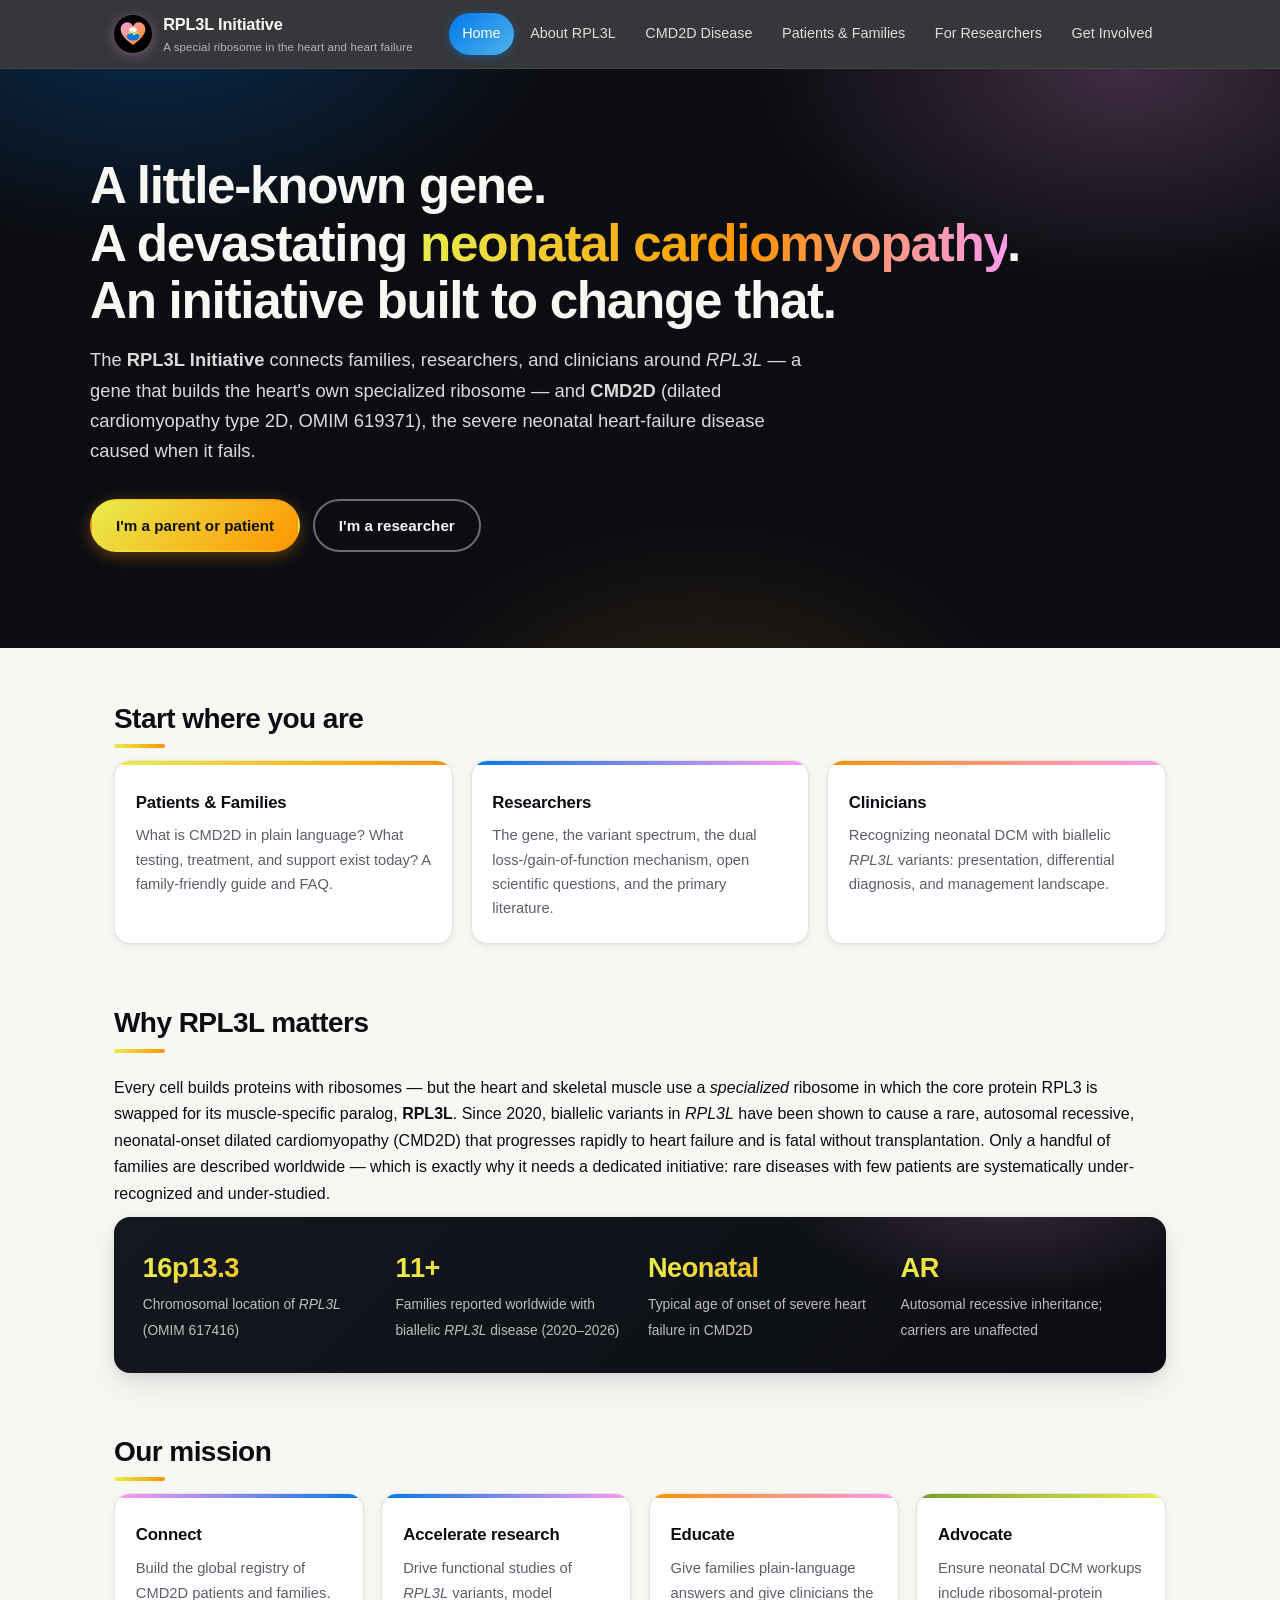
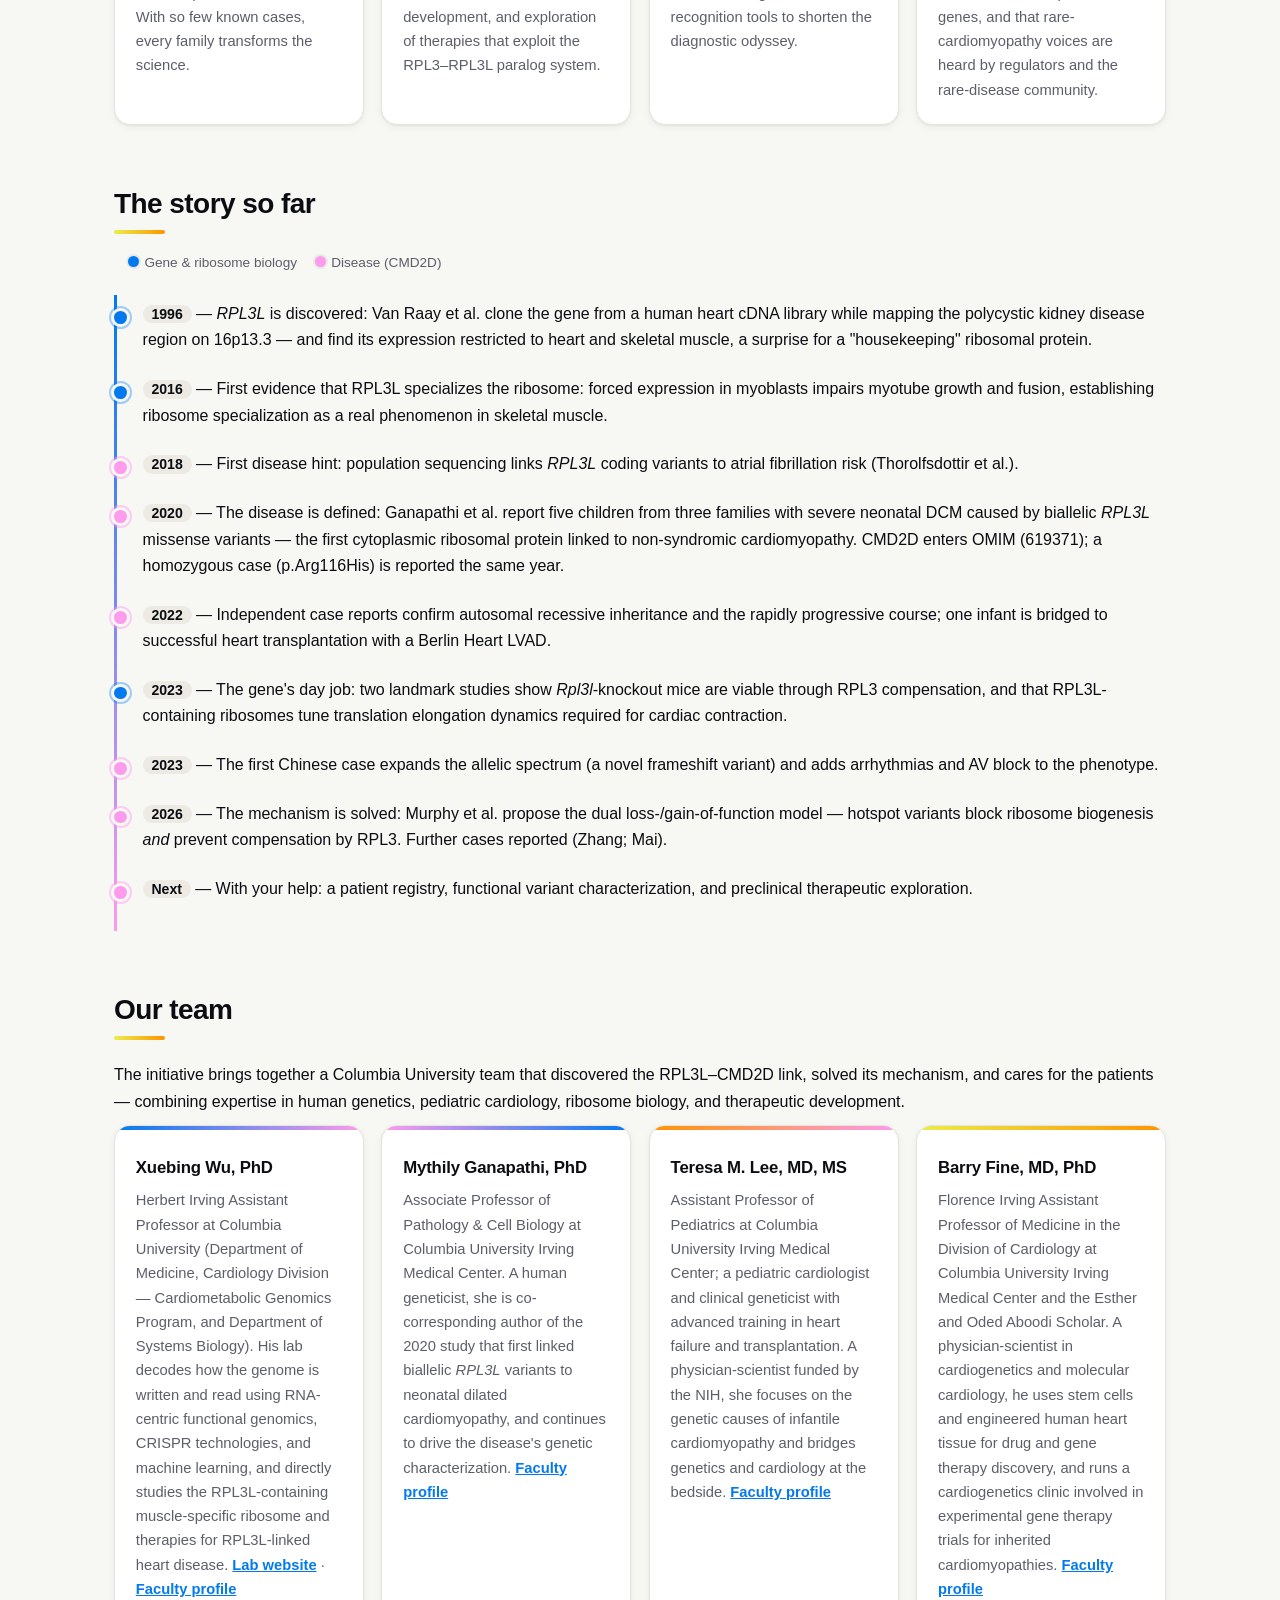
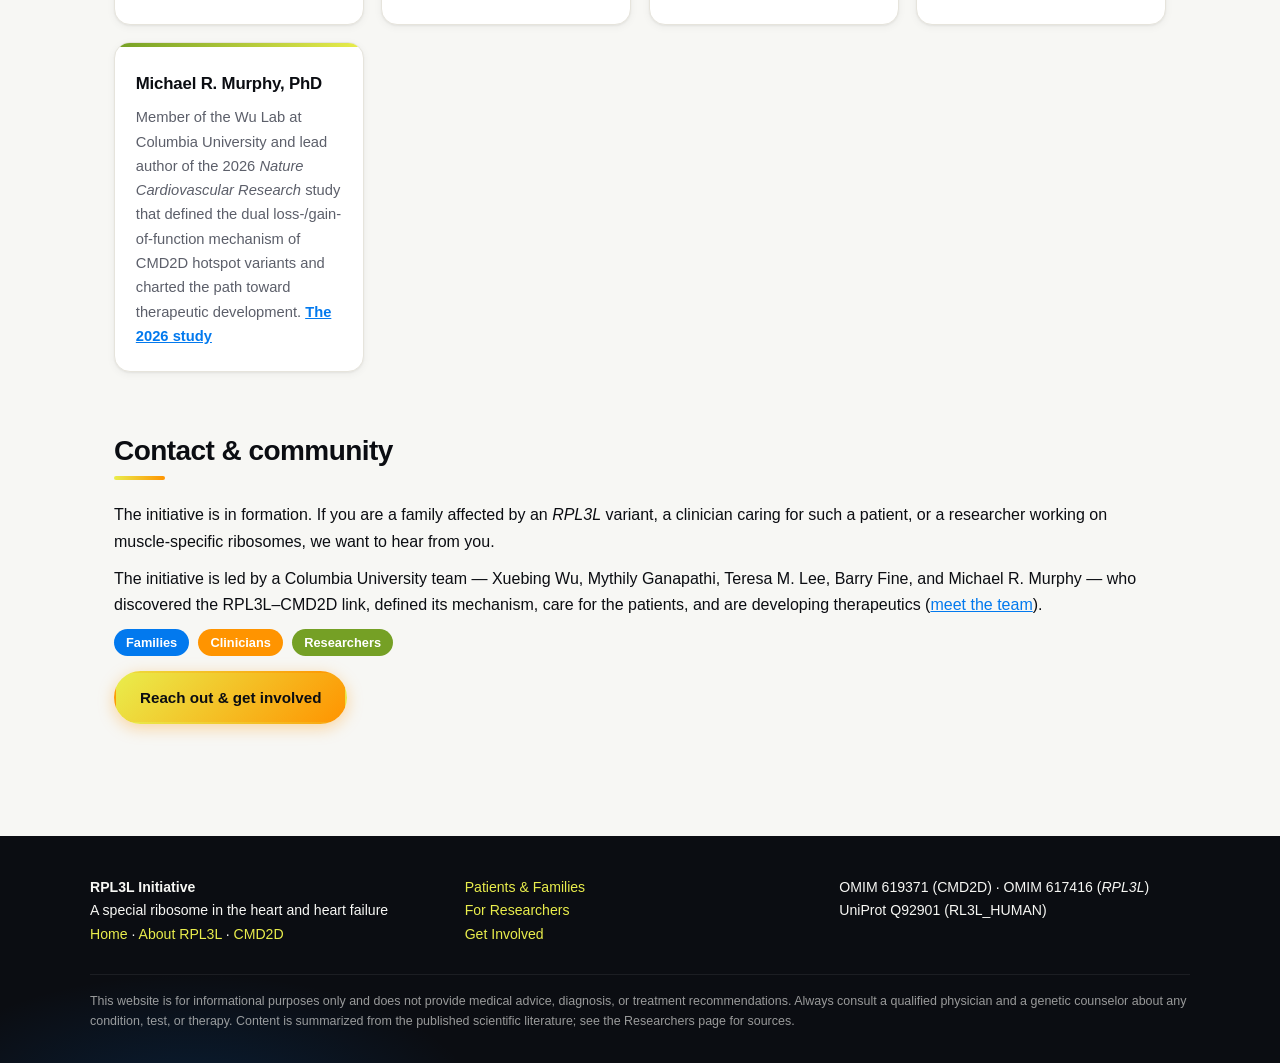
==== commit bc3079a2: "Add files via upload" ====
--- a/index.html
+++ b/index.html
@@ -134,7 +134,7 @@
       <li class="disease"><b class="year">2020</b> — The disease is defined: Ganapathi et&nbsp;al. report five children from three families with severe neonatal DCM caused by biallelic <em>RPL3L</em> missense variants — the first cytoplasmic ribosomal protein linked to non-syndromic cardiomyopathy. CMD2D enters OMIM (619371); a homozygous case (p.Arg116His) is reported the same year.</li>
       <li class="disease"><b class="year">2022</b> — Independent case reports confirm autosomal recessive inheritance and the rapidly progressive course; one infant is bridged to successful heart transplantation with a Berlin Heart LVAD.</li>
       <li><b class="year">2023</b> — The gene's day job: two landmark studies show <em>Rpl3l</em>-knockout mice are viable through RPL3 compensation, and that RPL3L-containing ribosomes tune translation elongation dynamics required for cardiac contraction.</li>
-      <li class="disease"><b class="year">2023</b> — The first Chinese case expands the allelic spectrum (first frameshift variant) and adds arrhythmias and AV block to the phenotype.</li>
+      <li class="disease"><b class="year">2023</b> — The first Chinese case expands the allelic spectrum (a novel frameshift variant) and adds arrhythmias and AV block to the phenotype.</li>
       <li class="disease"><b class="year">2026</b> — The mechanism is solved: Murphy et&nbsp;al. propose the dual loss-/gain-of-function model — hotspot variants block ribosome biogenesis <em>and</em> prevent compensation by RPL3. Further cases reported (Zhang; Mai).</li>
       <li class="disease"><b class="year">Next</b> — With your help: a patient registry, functional variant characterization, and preclinical therapeutic exploration.</li>
     </ul>
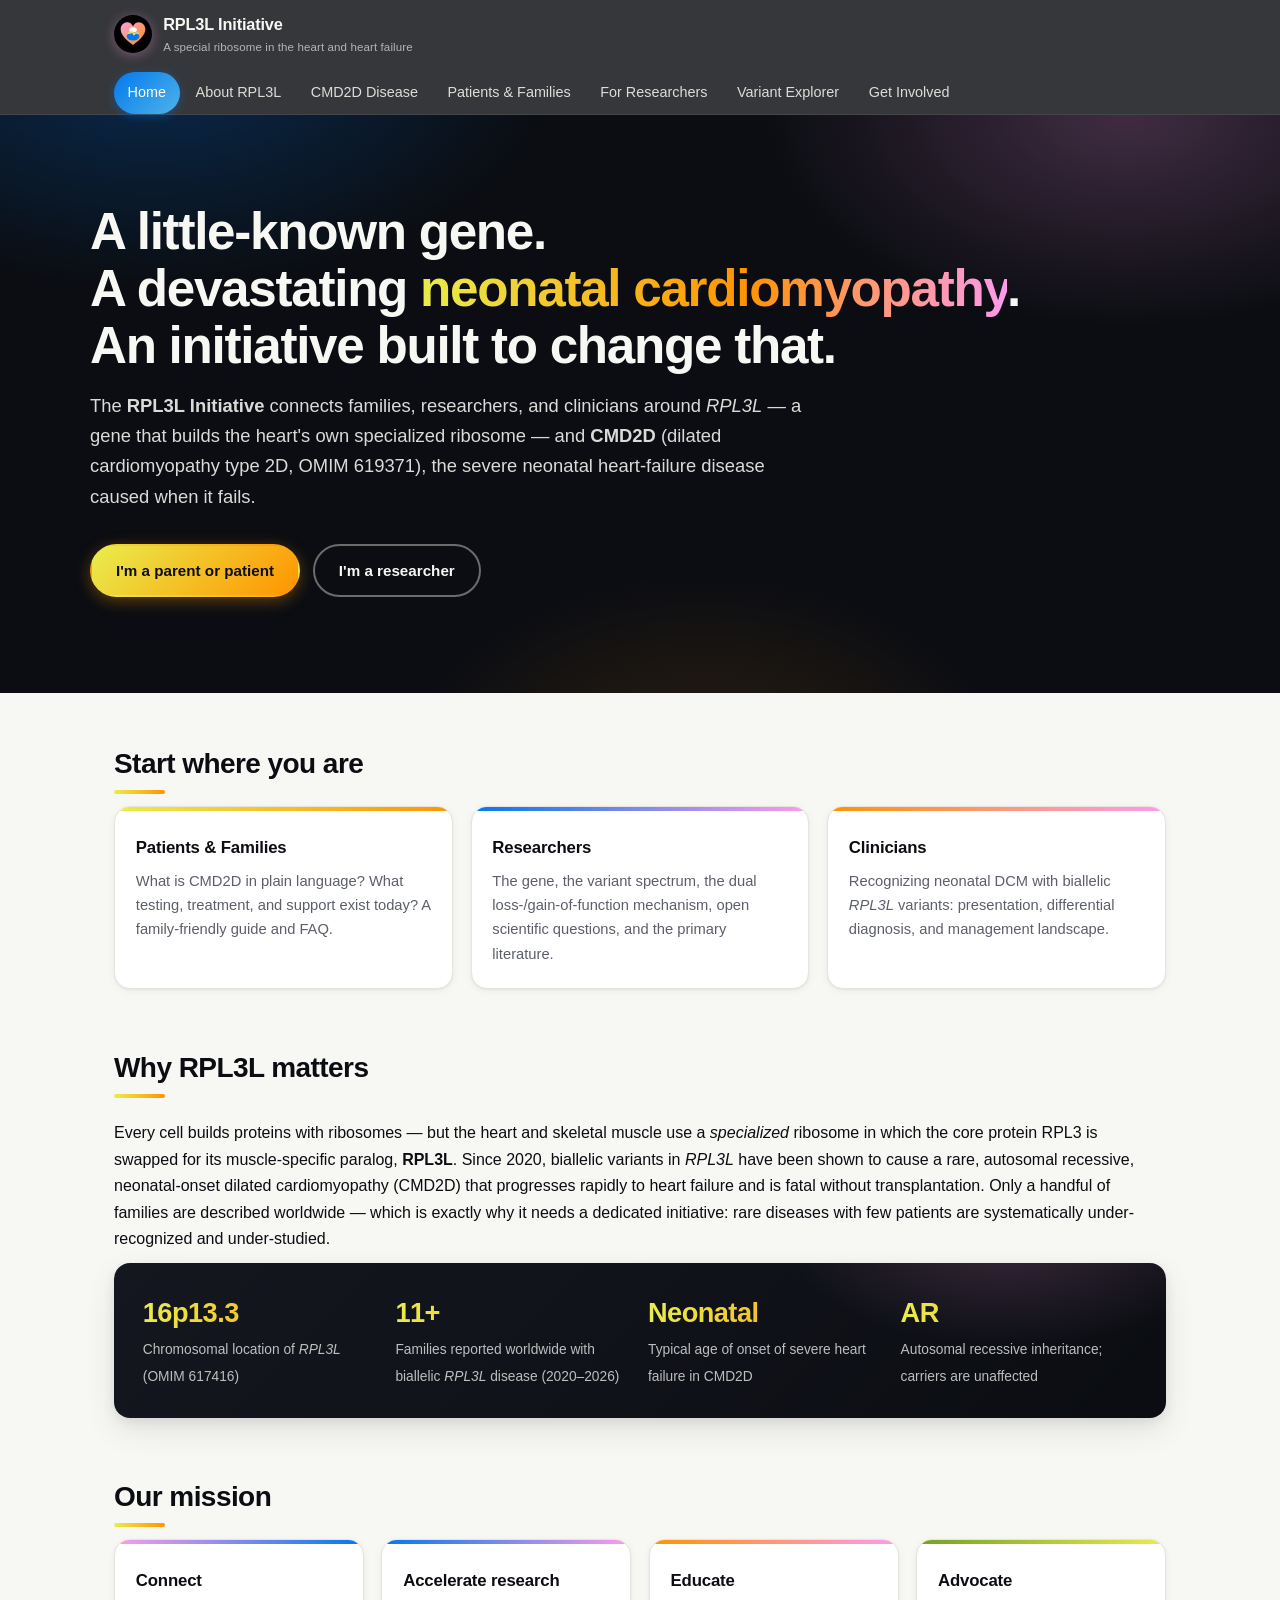
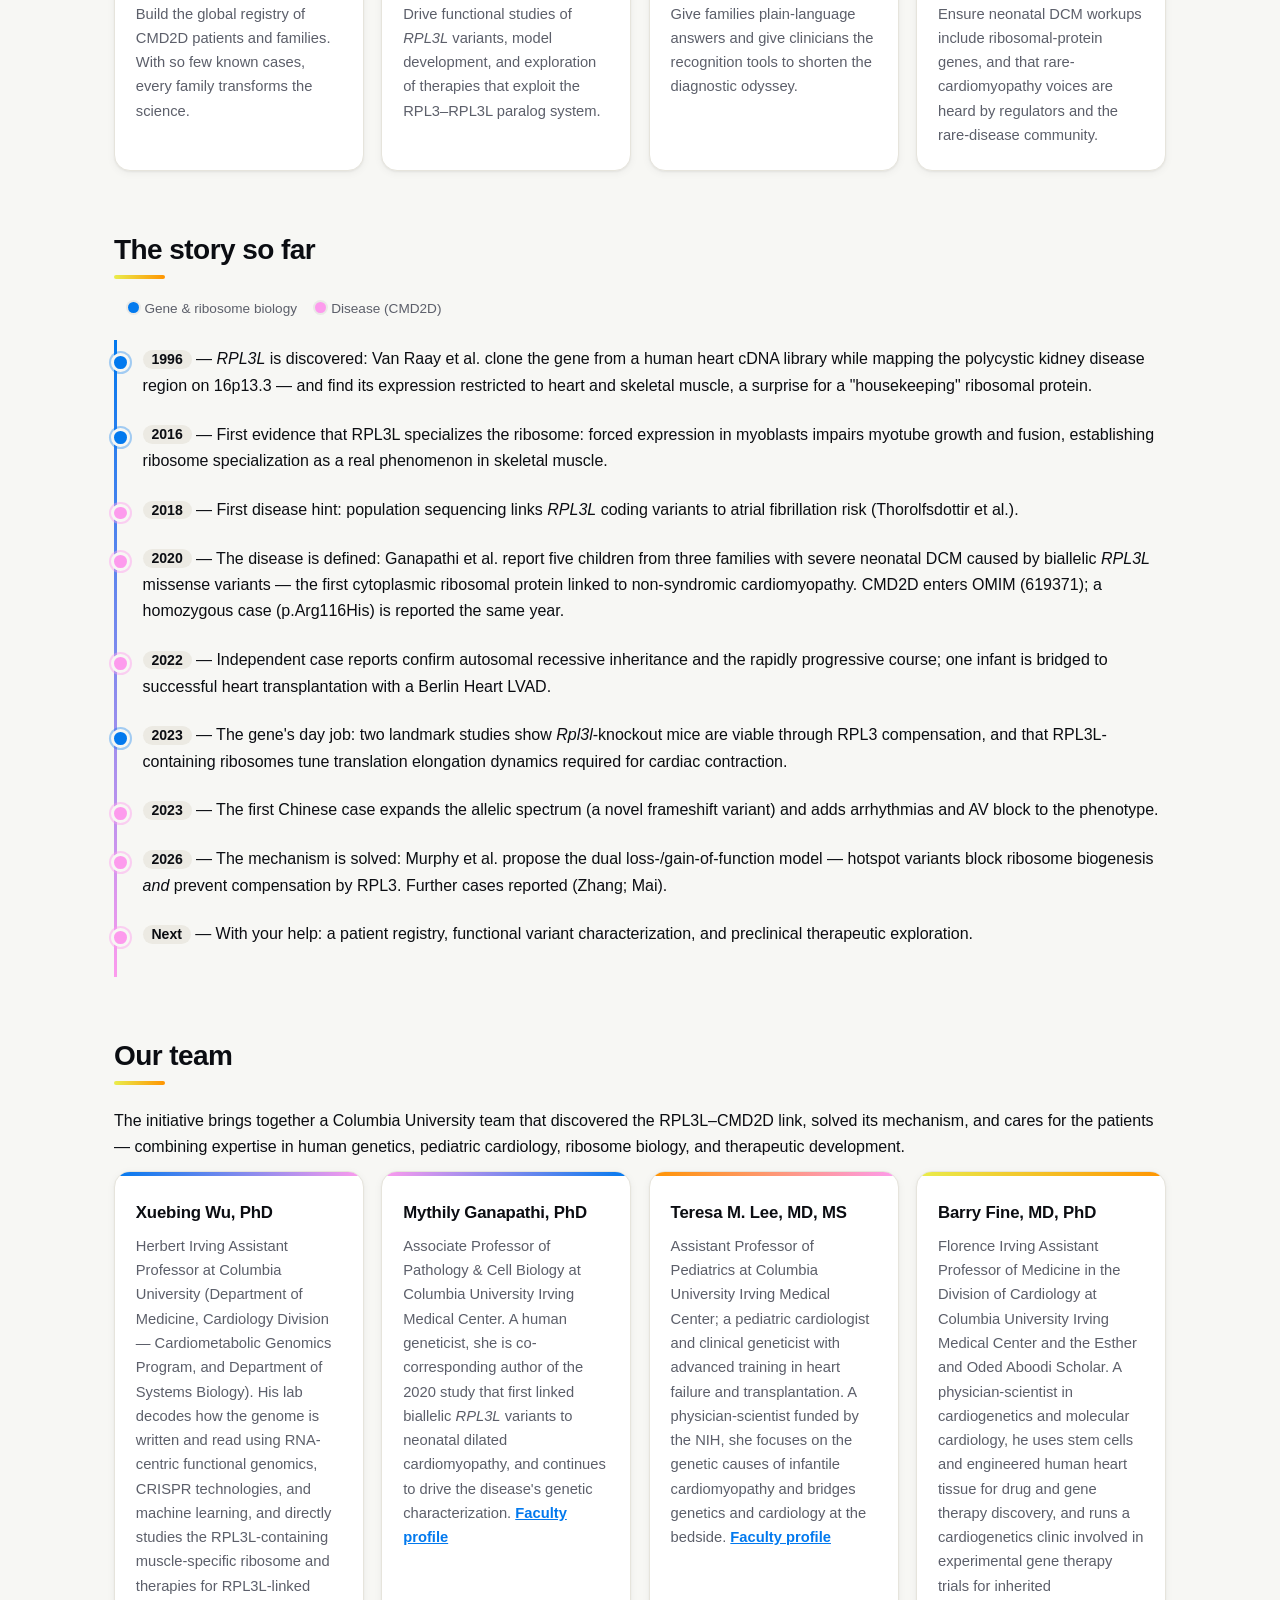
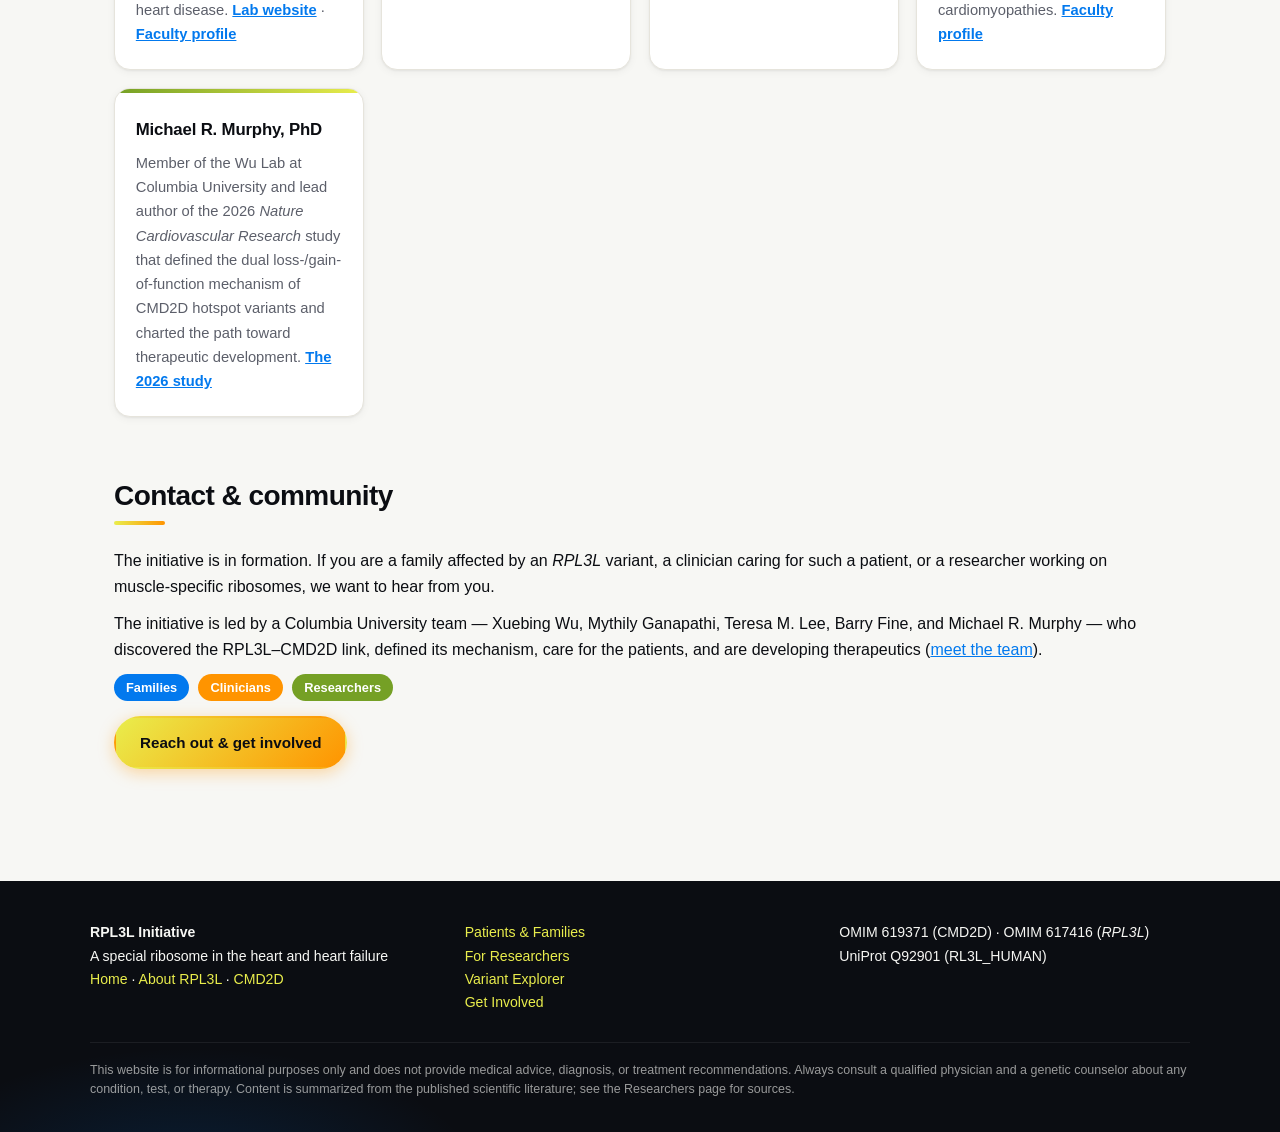
==== commit 5133777d: "Add files via upload" ====
--- a/index.html
+++ b/index.html
@@ -35,6 +35,7 @@
         <li><a href="cmd2d.html">CMD2D Disease</a></li>
         <li><a href="patients.html">Patients &amp; Families</a></li>
         <li><a href="research.html">For Researchers</a></li>
+        <li><a href="explorer.html">Variant Explorer</a></li>
         <li><a href="support.html">Get Involved</a></li>
       </ul>
     </nav>
@@ -230,6 +231,7 @@
     <div>
       <a href="patients.html">Patients &amp; Families</a><br>
       <a href="research.html">For Researchers</a><br>
+      <a href="explorer.html">Variant Explorer</a><br>
       <a href="support.html">Get Involved</a>
     </div>
     <div>
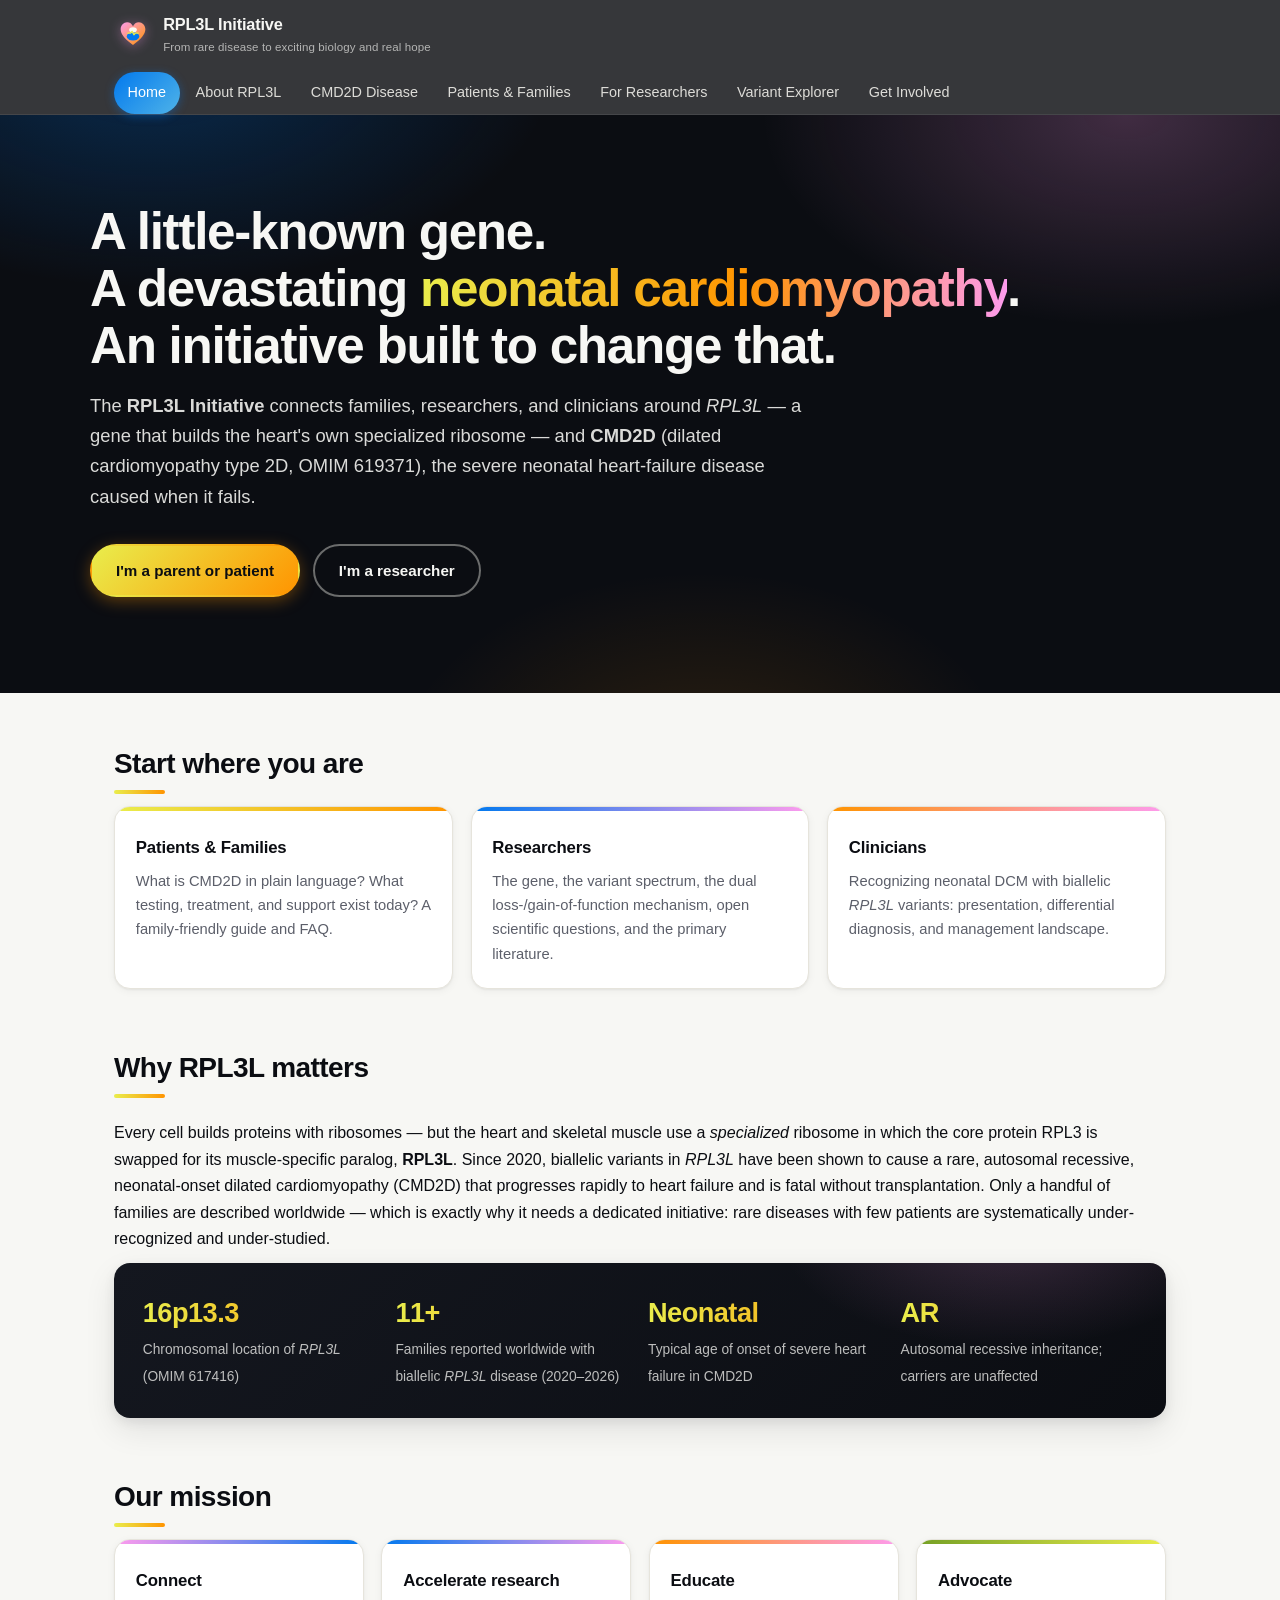
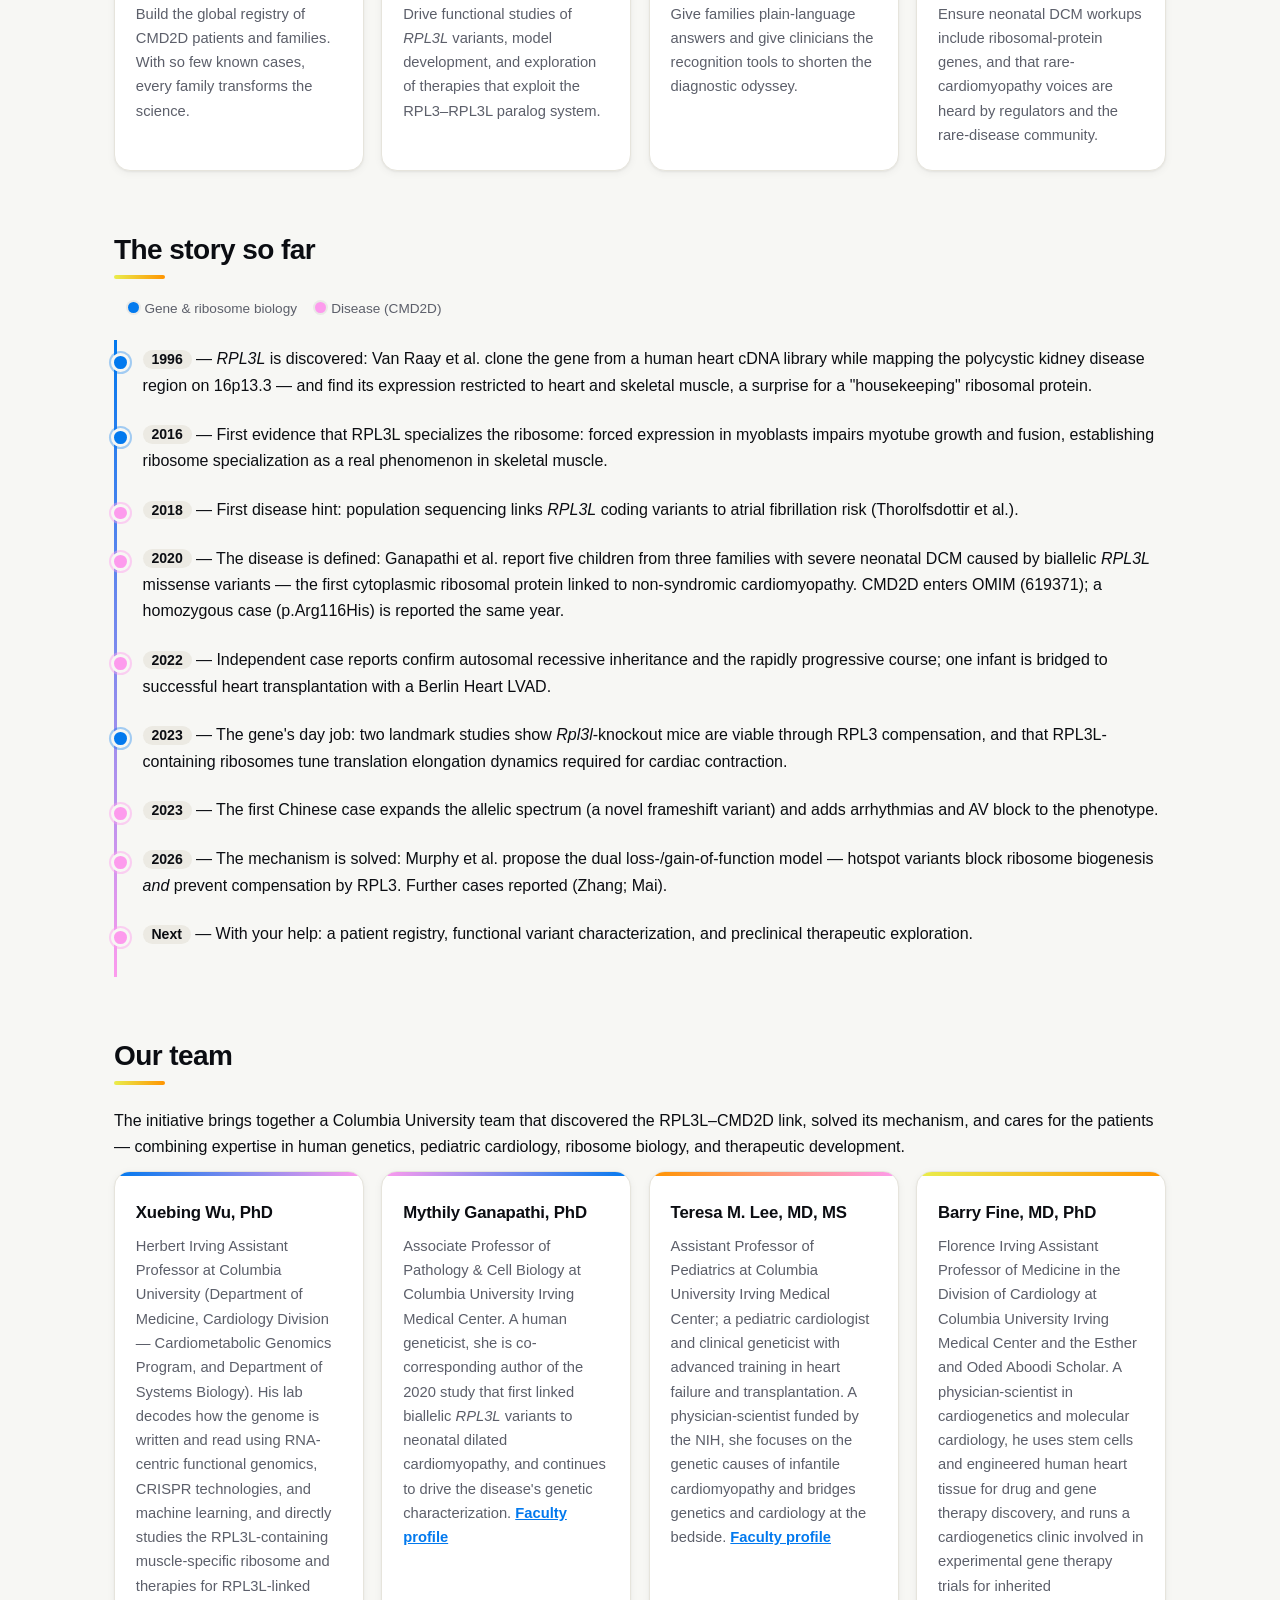
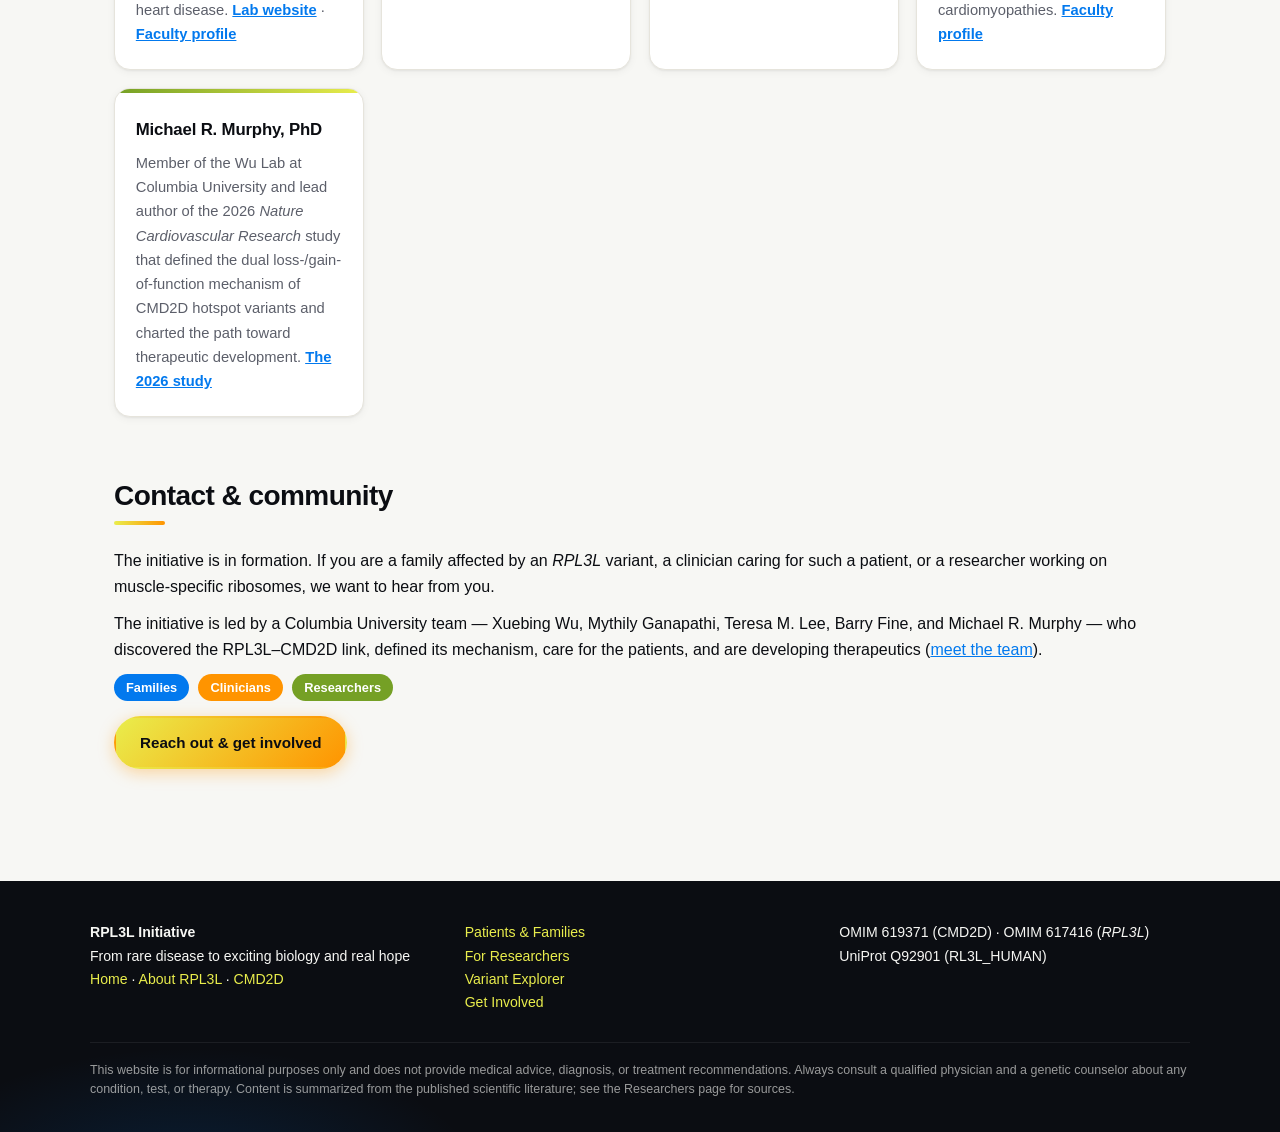
==== commit 2e569926: "Add files via upload" ====
--- a/index.html
+++ b/index.html
@@ -20,13 +20,12 @@
             <stop offset="1" stop-color="#FF9400"/>
           </linearGradient>
         </defs>
-        <circle cx="20" cy="20" r="20" fill="#000000"/>
         <path d="M20 31.5 C 11.5 25.5, 7 20, 7 15 C 7 10.5, 10.3 7.5, 13.8 7.5 C 16.6 7.5, 18.9 9.2, 20 11.8 C 21.1 9.2, 23.4 7.5, 26.2 7.5 C 29.7 7.5, 33 10.5, 33 15 C 33 20, 28.5 25.5, 20 31.5 Z" fill="url(#heartGrad)"/>
         <ellipse cx="20" cy="22.5" rx="6.6" ry="4.4" fill="#0279EE"/>
         <ellipse cx="20" cy="15.6" rx="4.1" ry="2.7" fill="#FAF9F3"/>
         <path d="M14.5 19 L17.5 19 L19 17.2 L21 20.8 L22.5 19 L25.5 19" fill="none" stroke="#E9ED4C" stroke-width="1.4" stroke-linecap="round" stroke-linejoin="round"/>
       </svg>
-      <span class="name">RPL3L Initiative<small>A special ribosome in the heart and heart failure</small></span>
+      <span class="name">RPL3L Initiative<small>From rare disease to exciting biology and real hope</small></span>
     </a>
     <nav class="main" aria-label="Main navigation">
       <ul>
@@ -225,7 +224,7 @@
   <div class="inner">
     <div>
       <strong>RPL3L Initiative</strong><br>
-      A special ribosome in the heart and heart failure<br>
+      From rare disease to exciting biology and real hope<br>
       <a href="index.html">Home</a> · <a href="about.html">About RPL3L</a> · <a href="cmd2d.html">CMD2D</a>
     </div>
     <div>
